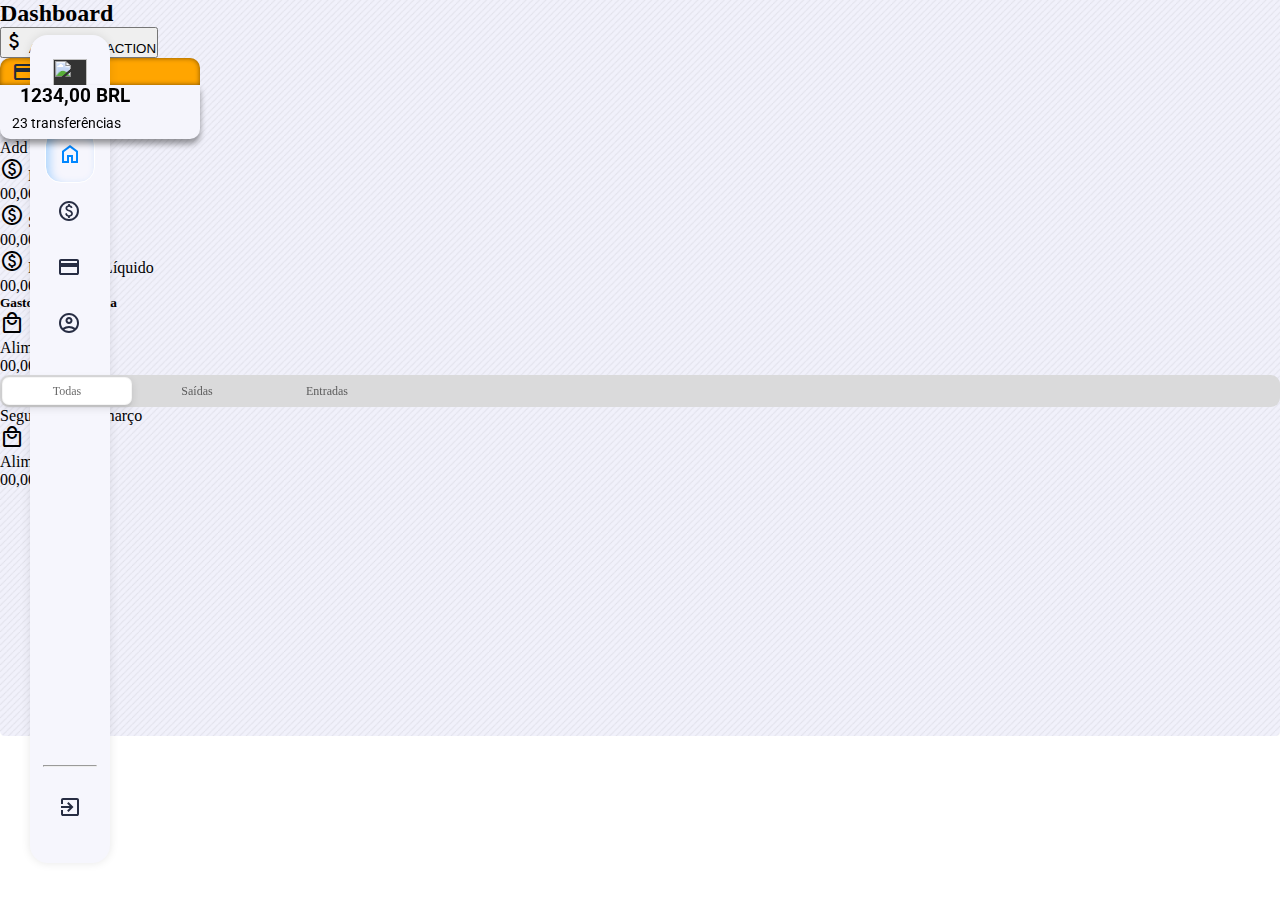
==== index.html @ ae22a965 "Refactor: changes in the HTML  to precisely follow semantic HTML and improve readability" ====
<!DOCTYPE html>
<html lang="en">
<head>
    <meta charset="UTF-8">
    <meta name="viewport" content="width=device-width, initial-scale=1.0">
    
    <!-- LINKS -->
    <link rel="stylesheet" href="./assets/styles/styles.css">
    <link href="https://fonts.googleapis.com/css2?family=Material+Symbols+Outlined" rel="stylesheet" />
    <link rel="preconnect" href="https://fonts.googleapis.com">
    <link rel="preconnect" href="https://fonts.gstatic.com" crossorigin>
    <link href="https://fonts.googleapis.com/css2?family=Afacad:ital,wght@0,400..700;1,400..700&family=Inter:ital,opsz,wght@0,14..32,100..900;1,14..32,100..900&family=Roboto:ital,wght@0,100..900;1,100..900&display=swap" rel="stylesheet">


    <title>Money Aware - Test Place</title>
</head>
<body>


    <nav id="navbar">
        <div id="nav-frame">
            <img src="" alt="" id="nav-logo">
            <ul>
                <li class="nav-selected"><a href="#"><span class="material-symbols-outlined">home</span></a></li>
                <li><a href="#"><span class="material-symbols-outlined">paid</span></a></li>
                <li><a href="#"><span class="material-symbols-outlined">credit_card</span></a></li>
                <li><a href="#"><span class="material-symbols-outlined">account_circle</span></a></li>
            </ul>
        </div>
        
        <div id="nav-fotter">
            <hr>
            <ul>
                <li><a href="#"><span class="material-symbols-outlined">exit_to_app</span></a></li>
            </ul>
        </div>
    </nav>


    <section id="page-content">

        <h2 id="page-title">Dashboard</h2>

        <button id="dash-add-transaction-button" aria-label="Adicionar nova transação">
            <span class="material-symbols-outlined">attach_money</span>
            ADD TRANSACTION
        </button>
        

        <div id="dash-acconts-div">
            
            <!-- EXAMPLE CARD -->
            <div class="card">
                <div class="card-painted-section">
                    <span class="material-symbols-outlined">credit_card</span>
                    <span class="card-bank-name">Itaú</span>
                </div>
                <div class="card-elements">
                    <h3 class="card-balance">1234,00 BRL</h3>
                    <p class="card-transferences">23 transferências</p>
                </div>
            </div>
            <!-- EXAMPLE CARD -->


            <div id="dash-add-new-card">
                <p>Add new card +</p>
            </div>

        </div>

        <div id="dash-incomes-expenses-div">

            <div id="incomes-div">
                <span id="incomes-span">
                    <i><span class="material-symbols-outlined">paid</span></i>
                    <span>Entradas de</span>
                </span>
                <p>00,00</p>
                <div class="incomes-range">
            </div>

            <div id="expenses-div">
                <span id="expenses-span">
                    <i><span class="material-symbols-outlined">paid</span></i>
                    <span>Saídas de</span>
                </span>
                <p>00,00</p>
                <div class="expenses-range">
            </div>

        </div>

        <div id="dash-net-worth-div">
            <span id="net-worth-span">
                <i><span class="material-symbols-outlined">paid</span></i>
                <span>Patrimônio Líquido</span>
            </span>
            <p>00,00</p>
            <div class="net-worth-range">
        </div>

        <div id="dash-graph-div"></div> 

        <div id="dash-category-expenses-div">

            <h5 id="category-expenses-title">Gastos por categoria</h5>

            <ul id="category-frame-list">

                <!-- EXAMPLE CARD -->
                <div id="category-card-1">
                    <div id="category-minibox">
                        <i><span class="material-symbols-outlined">local_mall</span></i>
                    </div>
                    <p>Alimentação</p>
                    <p>00,00</p>
                </div>
                <!-- EXAMPLE CARD -->

            </ul>

        </div>

        <div id="dash-transactions-div">

            <div class="tab-container">
                <input type="radio" name="tab" id="tab1" class="tab tab--1" />
                <label class="tab_label" for="tab1">Todas</label>
                
                <input type="radio" name="tab" id="tab2" class="tab tab--2" />
                <label class="tab_label" for="tab2">Saídas</label>
                
                <input type="radio" name="tab" id="tab3" class="tab tab--3" />
                <label class="tab_label" for="tab3">Entradas</label>
                
                <div class="indicator"></div>
            </div>

            <section id="trasaction-tab">

                <!-- EXAMPLE CARD -->
                <span id="transaction-date">Segunda, 15 de março</span>
                <div class="transaction">
                    <div id="trasaction-id" class="saida">
                        <div id="category-minibox"><i>
                            <span class="material-symbols-outlined">local_mall</span>
                        </i></div>
                        <p>Alimentação</p>
                        <p>00,00</p>
                    </div>
                </div>
                <!-- EXAMPLE CARD -->

            </section>                

        </div>

    </section>

    
    <script src="./assets/scripts/script.js"></script>
</body>
</html>
---- assets/styles/styles.css ----
:root {
    --primary-text-color: #1F2B3A;

    --green: #02972F;

    --title-font: "Inter", sans-serif;
    --roboto-font: "Roboto", sans-serif;
    
}

* {
    box-sizing: border-box;
    padding: 0;
    margin: 0;
}

body {
    background-image:url(/assets/images/background.png) !important;
    background-repeat: no-repeat;
    background-size: cover;
    background-position: center;
    height: 100%;
}

/* Navbar Style */

#navbar {
    position: fixed;
    left: 0;
    top: 0;
    
    width: 80px;
    height: 92%;

    display: flex;
    flex-direction: column;
    align-items: center;
    justify-content: space-between;

    padding: 24px 0;
    margin: 35px 15px 32px 30px;
    
    background-color: #F6F6FD;
    border-radius: 18px;
    box-shadow: 0 0 10px rgba(0, 0, 0, 0.1);
}

#nav-frame {
    display: flex;
    flex-direction: column;
    align-items: center;
}

#nav-frame img  {
    width: 34px;
    height: 34px;
    background-color: #333;
    margin-bottom: 32px;
}

#navbar li {
    display: flex;
    align-items: center;
    text-decoration: none;
    border-radius: 16px;
    
    padding: 12px;
    margin: 4px;
}

#navbar li:hover {
    background-color: #E8E8F0;
    box-shadow: inset 1px 1px 1px rgba(255, 255, 255, 0.5);
    transition: 0.3s;
}

#navbar li span {
    color: #272D43;
}

#navbar #nav-fotter hr {
    margin: 16px 1px;
}

.nav-selected {
    box-shadow: inset 4px 4px 10px #0088ff4b;
    border: 1px solid white;
}

.nav-selected span {
    color: #0087FF !important;
}


/* Page style */

#page {
    display: flex;
    flex-direction: column;
    height: 100%;
    width: 90vw;
    margin-left: 128px;
    margin-top: 64px;
}

#page h2 {
    margin-bottom: 30px;
    color: var(--primary-text-color);
    font-family: var(--title-font);
    font-weight: 600;
    text-align: left;
}

#home-add-transaction {
  border: none;
  display: flex;
  padding: 0.75rem 1.5rem 0.75rem 1rem;
  background-color: var(--green);
  color: #ffffff;
  font-size: 0.75rem;
  line-height: 1rem;
  font-weight: 700;
  text-align: center;
  cursor: pointer;
  text-transform: uppercase;
  vertical-align: middle;
  align-items: center;
  border-radius: 0.5rem;
  user-select: none;
  gap: 0.75rem;
  box-shadow:
    0 4px 6px -1px #488aec31,
    0 2px 4px -1px #488aec17;
  transition: all 0.6s ease;
}

#home-add-transaction:hover {
  box-shadow:
    0 10px 15px -3px #48ec6e4f,
    0 4px 6px -2px #488aec17;
}

#home-add-transaction:focus,
#home-add-transaction:active {
  opacity: 0.85;
  box-shadow: none;
}

#home-add-transaction span {
  font-size: 1.4rem;
}

#home-cards {
  display: flex;
  width: 100%;
  height: auto;
  margin: 20px auto 28px auto;
  gap:14px;
}

#add-new-card {
  display: flex;
  align-items: center;
  justify-content: center;
  width: 200px;
  height: 130px;
  border: 4px dotted rgb(91, 91, 91);
  border-radius: 16px;
}

#add-new-card p {
  color: rgb(91, 91, 91);
  font-family: var(--roboto-font);
  font-weight: 400;
}

#add-new-card:hover {
  cursor: pointer;
  border: 4px dotted black;
}

#add-new-card:hover p {
  color: black;
}


.card {
  display: flex;
  flex-direction: column;
  width: 200px;
  border-radius: 10px;
  
}


.card-painted-section {
  padding-left: 12px;
  z-index: -1;
  display: flex;
  flex-direction: row;
  height: 50%;
  
  align-items: center;
  gap: 8px;
  
  background-color: orange;
  border-radius: 10px 10px 0px 0px;
  box-shadow: inset 0px 0px 5px rgba(0, 0, 0, 0.5);
}

.card-elements {
  z-index: 1;
  display: flex;
  flex-direction: column;
  
  height: 100%;
  padding-left: 12px;
  
  align-items: left;
  gap: 8px;
  
  border-radius: 0 0 10px 10px;
  background-color: #F5F5FC;
  box-shadow: 0px 5px 6px rgba(0, 0, 0, 0.4);
}

.card-painted-section span {
  color: #1F2B3A;
  font-size: 24px;
}

.card-elements h3 {
  margin-top: auto !important;
  margin-left: 8px;
  font-family: var(--roboto-font);
}

.card-elements p {
  font-size: 14px;
  margin-bottom: 8px;
  font-family: var(--roboto-font);
}


/*  Menu bar style  */
.component-title {
    width: 100%;
    position: absolute;
    z-index: 999;
    top: 30px;
    left: 0;
    padding: 0;
    margin: 0;
    font-size: 1rem;
    font-weight: 700;
    color: #888;
    text-align: center;
  }
  
  .tab-container {
    position: relative;
  
    display: flex;
    flex-direction: row;
    align-items: flex-start;
  
    padding: 2px;
  
    background-color: #dadadb;
    border-radius: 9px;
  }
  
  .indicator {
    content: "";
    width: 130px;
    height: 28px;
    background: #ffffff;
    position: absolute;
    top: 2px;
    left: 2px;
    z-index: 9;
    border: 0.5px solid rgba(0, 0, 0, 0.04);
    box-shadow: 0px 3px 8px rgba(0, 0, 0, 0.12), 0px 3px 1px rgba(0, 0, 0, 0.04);
    border-radius: 7px;
    transition: all 0.2s ease-out;
  }
  
  .tab {
    width: 130px;
    height: 28px;
    position: absolute;
    z-index: 99;
    outline: none;
    opacity: 0;
  }
  
  .tab_label {
    width: 130px;
    height: 28px;
  
    position: relative;
    z-index: 999;
  
    display: flex;
    align-items: center;
    justify-content: center;
  
    border: 0;
  
    font-size: 0.75rem;
    opacity: 0.6;
  
    cursor: pointer;
  }
  
  .tab--1:checked ~ .indicator {
    left: 2px;
  }
  
  .tab--2:checked ~ .indicator {
    left: calc(130px + 2px);
  }
  
  .tab--3:checked ~ .indicator {
    left: calc(130px * 2 + 2px);
  }
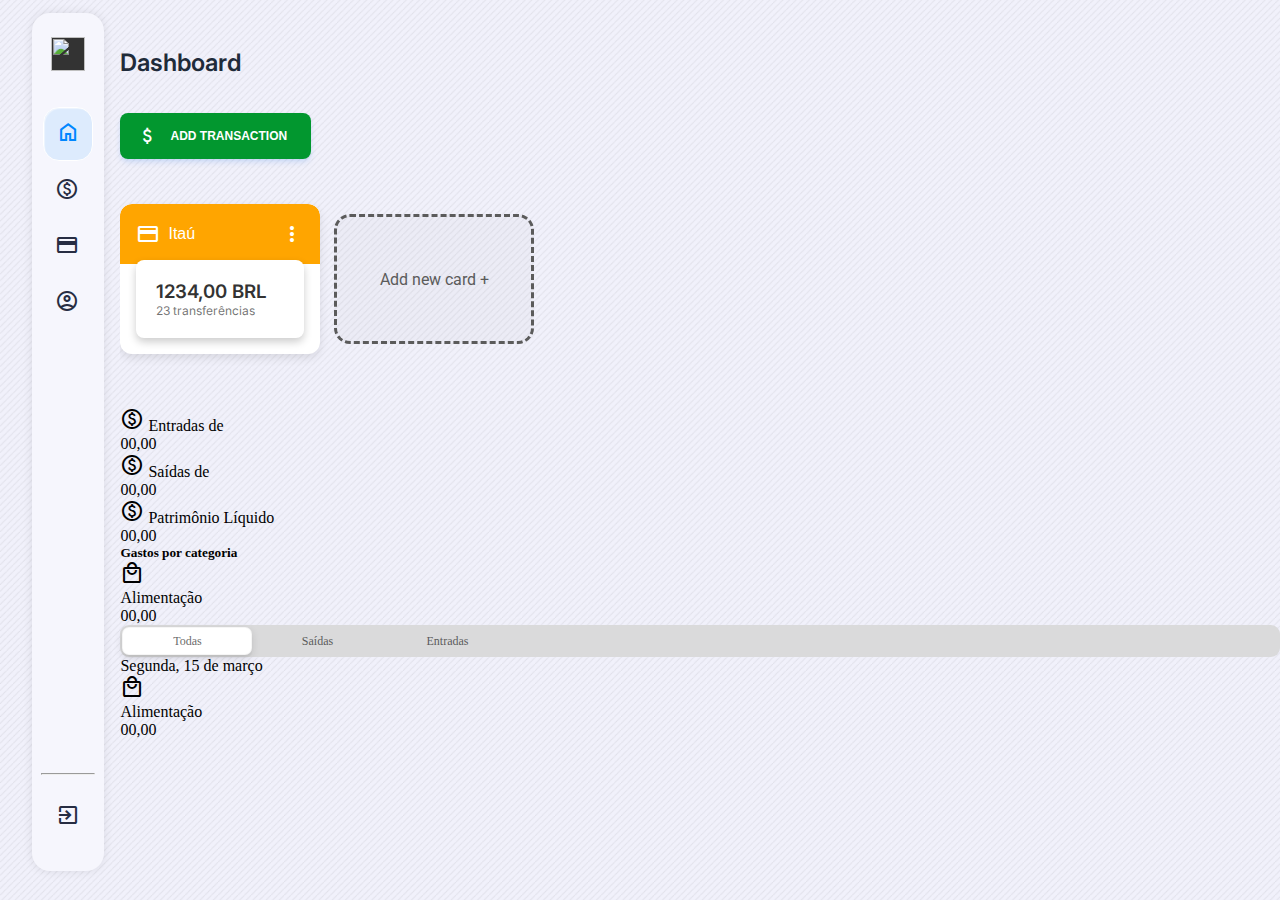
==== commit c49daf7c: "refactor: changes in class name of the .card child elements" ====
--- a/index.html
+++ b/index.html
@@ -53,7 +53,10 @@
             <div class="card">
                 <div class="card-painted-section">
                     <span class="material-symbols-outlined">credit_card</span>
-                    <span class="card-bank-name">Itaú</span>
+                    <span class="card-name">Itaú</span>
+                    <button class="menu-button">
+                        <span class="material-symbols-outlined">more_vert</span>
+                    </button>
                 </div>
                 <div class="card-elements">
                     <h3 class="card-balance">1234,00 BRL</h3>
--- a/assets/styles/styles.css
+++ b/assets/styles/styles.css
@@ -1,117 +1,128 @@
 :root {
-    --primary-text-color: #1F2B3A;
-
-    --green: #02972F;
-
-    --title-font: "Inter", sans-serif;
-    --roboto-font: "Roboto", sans-serif;
-    
-}
-
-* {
-    box-sizing: border-box;
-    padding: 0;
-    margin: 0;
+  --primary-text-color: #1F2B3A;
+
+  --green: #02972F;
+
+  --title-font: "Inter", sans-serif;
+  --roboto-font: "Roboto", sans-serif;
+  
+}
+
+*,
+*::before,
+*::after{
+  box-sizing: border-box;
+  padding: 0;
+  margin: 0;
 }
 
 body {
-    background-image:url(/assets/images/background.png) !important;
-    background-repeat: no-repeat;
-    background-size: cover;
-    background-position: center;
-    height: 100%;
+  display: flex;
+  flex-direction: row;
+
+  background-image:url(/assets/images/background.png) !important;
+  background-repeat: no-repeat;
+  background-size: cover;
+  background-position: center;
 }
 
 /* Navbar Style */
 
 #navbar {
-    position: fixed;
-    left: 0;
-    top: 0;
-    
-    width: 80px;
-    height: 92%;
-
-    display: flex;
-    flex-direction: column;
-    align-items: center;
-    justify-content: space-between;
-
-    padding: 24px 0;
-    margin: 35px 15px 32px 30px;
-    
-    background-color: #F6F6FD;
-    border-radius: 18px;
-    box-shadow: 0 0 10px rgba(0, 0, 0, 0.1);
+  width: 80px;
+  max-height: 1080px;
+  height: 90vh;
+  
+  display: flex;
+  flex-direction: column;
+  box-sizing: content-box;
+  
+  align-items: center;
+  justify-content: space-between;
+
+  padding: 24px 0;
+  margin: 1% 16px 1% 32px;
+  
+  background-color: #F6F6FD;
+  
+  border-radius: 18px;
+  box-shadow: 0 0 10px rgba(0, 0, 0, 0.1);
 }
 
 #nav-frame {
-    display: flex;
-    flex-direction: column;
-    align-items: center;
+  display: flex;
+  flex-direction: column;
+  align-items: center;
 }
 
 #nav-frame img  {
-    width: 34px;
-    height: 34px;
-    background-color: #333;
-    margin-bottom: 32px;
+  width: 34px;
+  height: 34px;
+  background-color: #333;
+  margin-bottom: 32px;
 }
 
 #navbar li {
-    display: flex;
-    align-items: center;
-    text-decoration: none;
-    border-radius: 16px;
-    
-    padding: 12px;
-    margin: 4px;
+  display: flex;
+  align-items: center;
+  text-decoration: none;
+  border-radius: 16px;
+  
+  padding: 12px;
+  margin: 4px;
 }
 
 #navbar li:hover {
-    background-color: #E8E8F0;
-    box-shadow: inset 1px 1px 1px rgba(255, 255, 255, 0.5);
-    transition: 0.3s;
+  background-color: #E8E8F0;
+  box-shadow: inset -1px 1px 1px rgba(255, 255, 255, 0.8);
+  transition: 0.3s;
 }
 
 #navbar li span {
-    color: #272D43;
+  color: #272D43;
+}
+
+#navbar li:hover span {
+  color: #0087FF;
+  transition: 0.3s;
 }
 
 #navbar #nav-fotter hr {
-    margin: 16px 1px;
+  margin: 16px 1px;
 }
 
 .nav-selected {
-    box-shadow: inset 4px 4px 10px #0088ff4b;
-    border: 1px solid white;
+  box-shadow: inset 4px 4px 10px #0088ff4b;
+  box-shadow: inset 1px 1px 1px rgba(255, 255, 255, 0.5);
+  border: 1px solid white;
+  background-color: hsla(208, 100%, 50%, 0.1);
 }
 
 .nav-selected span {
-    color: #0087FF !important;
+  color: #0087FF !important;
 }
 
 
 /* Page style */
 
-#page {
-    display: flex;
-    flex-direction: column;
-    height: 100%;
-    width: 90vw;
-    margin-left: 128px;
-    margin-top: 64px;
-}
-
-#page h2 {
-    margin-bottom: 30px;
-    color: var(--primary-text-color);
-    font-family: var(--title-font);
-    font-weight: 600;
-    text-align: left;
-}
-
-#home-add-transaction {
+#page-content {
+  display: flex;
+  flex-direction: column;
+  width: 100%;
+  height: 100%;
+  margin-top: 48px;
+}
+
+#page-title {
+  margin-bottom: 36px;
+  color: var(--primary-text-color);
+  font-family: var(--title-font);
+  font-weight: 600;
+  text-align: left;
+}
+
+#dash-add-transaction-button {
+  max-width: fit-content;
   border: none;
   display: flex;
   padding: 0.75rem 1.5rem 0.75rem 1rem;
@@ -134,193 +145,249 @@
   transition: all 0.6s ease;
 }
 
-#home-add-transaction:hover {
+#dash-add-transaction-button:hover {
   box-shadow:
-    0 10px 15px -3px #48ec6e4f,
-    0 4px 6px -2px #488aec17;
-}
-
-#home-add-transaction:focus,
-#home-add-transaction:active {
+  0 10px 15px -3px #48ec6e4f,
+  0 4px 6px -2px #488aec17;
+}
+
+#dash-add-transaction-button:focus,
+#dash-add-transaction-button:active {
   opacity: 0.85;
   box-shadow: none;
 }
 
-#home-add-transaction span {
+#dash-add-transaction-button span {
   font-size: 1.4rem;
 }
 
-#home-cards {
+#dash-acconts-div {
   display: flex;
   width: 100%;
+  flex-wrap: nowrap;
   height: auto;
-  margin: 20px auto 28px auto;
+  align-items: center;
+  margin: 20px auto 28px 0;
   gap:14px;
-}
-
-#add-new-card {
+
+  max-width: 90vw;
+  height: 200px; /* Defina um tamanho fixo adequado */
+  overflow-x: auto; /* Scroll horizontal quando necessário */
+  white-space: nowrap;
+  scrollbar-width: thin;
+  scrollbar-color: #bbb transparent;
+}
+
+#cards-container::-webkit-scrollbar {
+  height: 8px; /* Altura do scrollbar */
+}
+
+#cards-container::-webkit-scrollbar-thumb {
+  background: #aaa;
+  border-radius: 10px;
+}
+
+#cards-container::-webkit-scrollbar-track {
+  background: transparent;
+}
+
+#dash-add-new-card {
   display: flex;
   align-items: center;
   justify-content: center;
   width: 200px;
+  min-width: 200px;
   height: 130px;
-  border: 4px dotted rgb(91, 91, 91);
+  border: 3px dashed rgb(91, 91, 91);
   border-radius: 16px;
-}
-
-#add-new-card p {
+  transition: all 0.3s ease-in-out;
+  background-color: rgba(0, 0, 0, 0.02);
+}
+
+#dash-add-new-card p {
   color: rgb(91, 91, 91);
   font-family: var(--roboto-font);
   font-weight: 400;
-}
-
-#add-new-card:hover {
+  transition: color 0.3s ease-in-out;
+}
+
+#dash-add-new-card:hover {
   cursor: pointer;
-  border: 4px dotted black;
-}
-
-#add-new-card:hover p {
+  border-color: black;
+  background-color: rgba(0, 0, 0, 0.05);
+  box-shadow: 0 4px 10px rgba(0, 0, 0, 0.1);
+}
+
+#dash-add-new-card:hover p {
   color: black;
 }
 
 
+
+ /* Card Style */
+ 
 .card {
-  display: flex;
-  flex-direction: column;
+  position: relative;
   width: 200px;
-  border-radius: 10px;
-  
-}
-
+  min-width: 200px;
+  padding: 16px;
+  border-radius: 12px;
+  background: white;
+  box-shadow: 0px 4px 10px rgba(0, 0, 0, 0.1);
+  overflow: hidden;
+}
 
 .card-painted-section {
-  padding-left: 12px;
-  z-index: -1;
-  display: flex;
-  flex-direction: row;
-  height: 50%;
-  
-  align-items: center;
-  gap: 8px;
-  
-  background-color: orange;
-  border-radius: 10px 10px 0px 0px;
-  box-shadow: inset 0px 0px 5px rgba(0, 0, 0, 0.5);
+  position: absolute;
+  top: 0;
+  left: 0;
+  width: 100%;
+  height: 60px;
+  border-radius: 12px 12px 0 0;
+  display: flex;
+  align-items: center;
+  padding: 10px 16px;
+  z-index: 0;
+
+  background-color: orange; /* EXAMPLE, REMOVE LATER*/
+}
+
+.card-painted-section span {
+  color: white;
+  display: flex;
+  align-items: center;
+}
+
+.card-name {
+  font-family: 'Poppins', sans-serif;
+  font-size: 16px;
+  font-weight: 500;
+  color: white;
+  margin-left: 8px;
+}
+
+.card-painted-section .menu-button {
+  margin-left: auto; /* Empurra o botão para a direita */
+  background: none;
+  border: none;
+  color: white;
+  cursor: pointer;
+  font-size: 24px;
+  display: flex;
+  align-items: center;
+}
+
+.card-painted-section .menu-button:hover {
+  opacity: 0.8;
 }
 
 .card-elements {
-  z-index: 1;
-  display: flex;
-  flex-direction: column;
-  
-  height: 100%;
-  padding-left: 12px;
-  
-  align-items: left;
-  gap: 8px;
-  
-  border-radius: 0 0 10px 10px;
-  background-color: #F5F5FC;
-  box-shadow: 0px 5px 6px rgba(0, 0, 0, 0.4);
-}
-
-.card-painted-section span {
-  color: #1F2B3A;
-  font-size: 24px;
-}
-
-.card-elements h3 {
-  margin-top: auto !important;
-  margin-left: 8px;
-  font-family: var(--roboto-font);
-}
-
-.card-elements p {
-  font-size: 14px;
-  margin-bottom: 8px;
-  font-family: var(--roboto-font);
-}
+  position: relative;
+  background: white;
+  padding: 20px;
+  border-radius: 8px;
+  box-shadow: 0px 4px 8px rgba(0, 0, 0, 0.2);
+  z-index: 1; 
+  margin-top: 40px;
+}
+
+.card-balance {
+  font-family: 'Inter', sans-serif;
+  font-weight: 600;
+  color: #333;
+}
+
+.card-transferences {
+  font-family: 'Inter', sans-serif;
+  font-size: 12px;
+  color: #333333af;
+}
+
+
+
+
+
 
 
 /*  Menu bar style  */
 .component-title {
-    width: 100%;
-    position: absolute;
-    z-index: 999;
-    top: 30px;
-    left: 0;
-    padding: 0;
-    margin: 0;
-    font-size: 1rem;
-    font-weight: 700;
-    color: #888;
-    text-align: center;
+  width: 100%;
+  position: absolute;
+  z-index: 999;
+  top: 30px;
+  left: 0;
+  padding: 0;
+  margin: 0;
+  font-size: 1rem;
+  font-weight: 700;
+  color: #888;
+  text-align: center;
   }
   
-  .tab-container {
-    position: relative;
-  
-    display: flex;
-    flex-direction: row;
-    align-items: flex-start;
-  
-    padding: 2px;
-  
-    background-color: #dadadb;
-    border-radius: 9px;
-  }
-  
-  .indicator {
-    content: "";
-    width: 130px;
-    height: 28px;
-    background: #ffffff;
-    position: absolute;
-    top: 2px;
-    left: 2px;
-    z-index: 9;
-    border: 0.5px solid rgba(0, 0, 0, 0.04);
-    box-shadow: 0px 3px 8px rgba(0, 0, 0, 0.12), 0px 3px 1px rgba(0, 0, 0, 0.04);
-    border-radius: 7px;
-    transition: all 0.2s ease-out;
-  }
-  
-  .tab {
-    width: 130px;
-    height: 28px;
-    position: absolute;
-    z-index: 99;
-    outline: none;
-    opacity: 0;
-  }
-  
-  .tab_label {
-    width: 130px;
-    height: 28px;
-  
-    position: relative;
-    z-index: 999;
-  
-    display: flex;
-    align-items: center;
-    justify-content: center;
-  
-    border: 0;
-  
-    font-size: 0.75rem;
-    opacity: 0.6;
-  
-    cursor: pointer;
-  }
-  
-  .tab--1:checked ~ .indicator {
-    left: 2px;
-  }
-  
-  .tab--2:checked ~ .indicator {
-    left: calc(130px + 2px);
-  }
-  
-  .tab--3:checked ~ .indicator {
-    left: calc(130px * 2 + 2px);
-  }+.tab-container {
+  position: relative;
+
+  display: flex;
+  flex-direction: row;
+  align-items: flex-start;
+
+  padding: 2px;
+
+  background-color: #dadadb;
+  border-radius: 9px;
+}
+
+.indicator {
+  content: "";
+  width: 130px;
+  height: 28px;
+  background: #ffffff;
+  position: absolute;
+  top: 2px;
+  left: 2px;
+  z-index: 9;
+  border: 0.5px solid rgba(0, 0, 0, 0.04);
+  box-shadow: 0px 3px 8px rgba(0, 0, 0, 0.12), 0px 3px 1px rgba(0, 0, 0, 0.04);
+  border-radius: 7px;
+  transition: all 0.2s ease-out;
+}
+
+.tab {
+  width: 130px;
+  height: 28px;
+  position: absolute;
+  z-index: 99;
+  outline: none;
+  opacity: 0;
+}
+
+.tab_label {
+  width: 130px;
+  height: 28px;
+
+  position: relative;
+  z-index: 999;
+
+  display: flex;
+  align-items: center;
+  justify-content: center;
+
+  border: 0;
+
+  font-size: 0.75rem;
+  opacity: 0.6;
+
+  cursor: pointer;
+}
+
+.tab--1:checked ~ .indicator {
+  left: 2px;
+}
+
+.tab--2:checked ~ .indicator {
+  left: calc(130px + 2px);
+}
+
+.tab--3:checked ~ .indicator {
+  left: calc(130px * 2 + 2px);
+}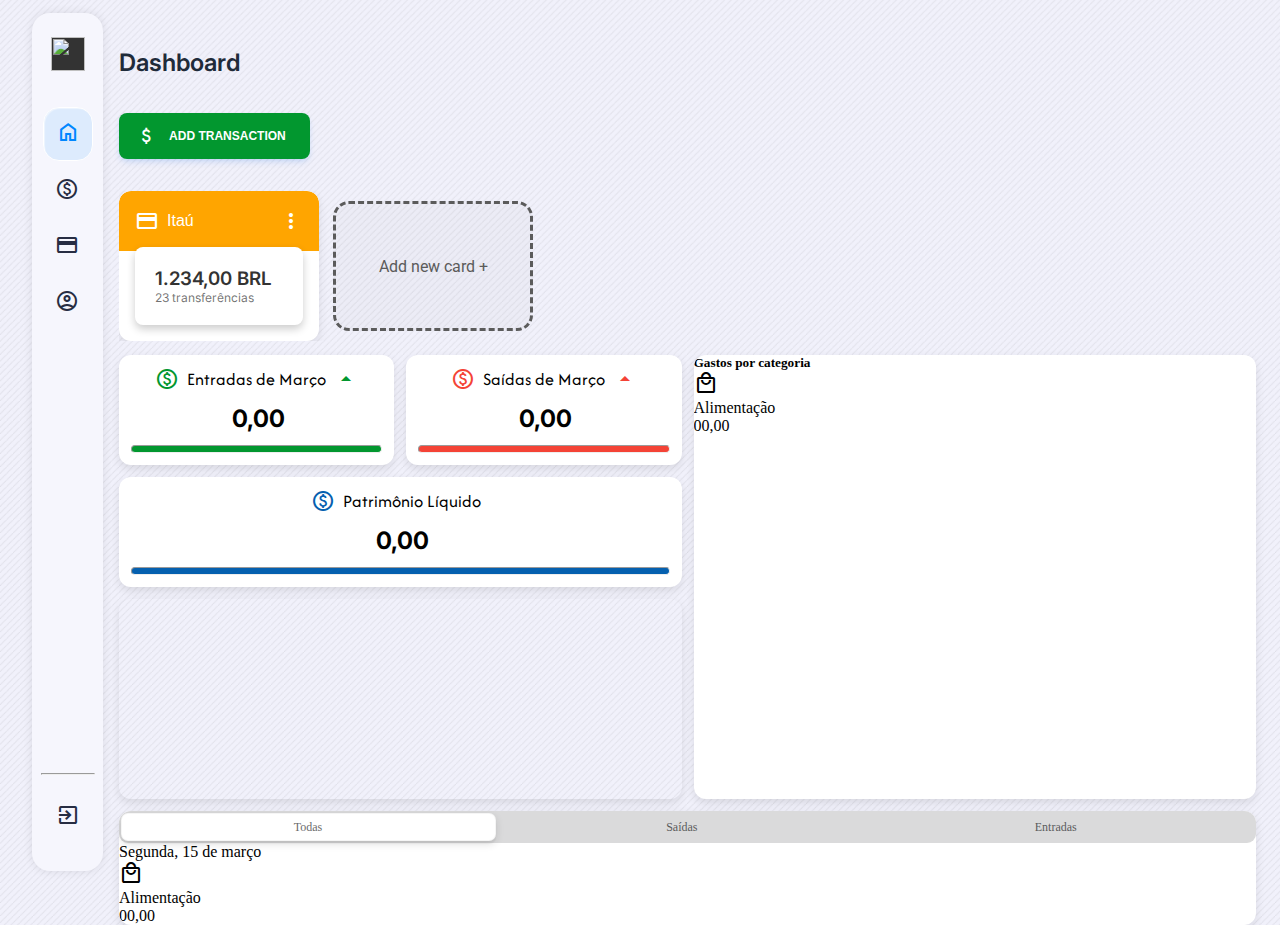
==== commit ebfaade1: "refactor: Refactored the structure of the incomes, expenses and net-worth ids and classes" ====
--- a/index.html
+++ b/index.html
@@ -59,7 +59,7 @@
                     </button>
                 </div>
                 <div class="card-elements">
-                    <h3 class="card-balance">1234,00 BRL</h3>
+                    <h3 class="card-balance">1.234,00 BRL</h3>
                     <p class="card-transferences">23 transferências</p>
                 </div>
             </div>
@@ -72,96 +72,106 @@
 
         </div>
 
-        <div id="dash-incomes-expenses-div">
+        <div id="dash-main-container">
+            
+            <div id="dash-left-container" class="grid">
+                <div id="dash-incomes-expenses-div">
+                
+                    <div id="dash-incomes-div" class="balance-div">
+                        <span id="incomes-span">
+                            <i class="incomes"><span class="material-symbols-outlined">paid</span></i>
+                            <label>Entradas de Março</label>
+                            <i class="incomes"><span class="material-symbols-outlined">arrow_drop_up</span></i>
+                        </span>
+                        <p class="incomes-data">0,00</p>
+                        <hr class="incomes-range">
+                    </div>
+                
+                    <div id="dash-expenses-div" class="balance-div">
+                        <span id="expenses-span">
+                            <i class="expenses"><span class="material-symbols-outlined">paid</span></i>
+                            <label>Saídas de Março</label>
+                            <i class="expenses"><span class="material-symbols-outlined">arrow_drop_up</span></i>
+                        </span>
+                        <p class="expenses-data">0,00</p>
+                        <hr class="expenses-range">
+                    </div>
+                    
+                </div>
 
-            <div id="incomes-div">
-                <span id="incomes-span">
-                    <i><span class="material-symbols-outlined">paid</span></i>
-                    <span>Entradas de</span>
-                </span>
-                <p>00,00</p>
-                <div class="incomes-range">
+                <div id="dash-net-worth-div" class="balance-div">
+                    <span id="net-worth-span">
+                        <i class="net-worth"><span class="material-symbols-outlined">paid</span></i>
+                        <label>Patrimônio Líquido</label>
+                    </span>
+                    <p class="net-worth-data">0,00</p>
+                    <hr class="net-worth-range">
+                </div>
+                
+                
+                <div id="dash-graph-div"></div> 
             </div>
 
-            <div id="expenses-div">
-                <span id="expenses-span">
-                    <i><span class="material-symbols-outlined">paid</span></i>
-                    <span>Saídas de</span>
-                </span>
-                <p>00,00</p>
-                <div class="expenses-range">
-            </div>
-
-        </div>
-
-        <div id="dash-net-worth-div">
-            <span id="net-worth-span">
-                <i><span class="material-symbols-outlined">paid</span></i>
-                <span>Patrimônio Líquido</span>
-            </span>
-            <p>00,00</p>
-            <div class="net-worth-range">
-        </div>
-
-        <div id="dash-graph-div"></div> 
-
-        <div id="dash-category-expenses-div">
-
-            <h5 id="category-expenses-title">Gastos por categoria</h5>
-
-            <ul id="category-frame-list">
-
-                <!-- EXAMPLE CARD -->
-                <div id="category-card-1">
-                    <div id="category-minibox">
-                        <i><span class="material-symbols-outlined">local_mall</span></i>
-                    </div>
-                    <p>Alimentação</p>
-                    <p>00,00</p>
-                </div>
-                <!-- EXAMPLE CARD -->
-
-            </ul>
-
-        </div>
-
-        <div id="dash-transactions-div">
-
-            <div class="tab-container">
-                <input type="radio" name="tab" id="tab1" class="tab tab--1" />
-                <label class="tab_label" for="tab1">Todas</label>
+                    
+            <div id="dash-category-expenses-div" class="grid">
                 
-                <input type="radio" name="tab" id="tab2" class="tab tab--2" />
-                <label class="tab_label" for="tab2">Saídas</label>
+                <h5 id="category-expenses-title">Gastos por categoria</h5>
                 
-                <input type="radio" name="tab" id="tab3" class="tab tab--3" />
-                <label class="tab_label" for="tab3">Entradas</label>
-                
-                <div class="indicator"></div>
-            </div>
-
-            <section id="trasaction-tab">
-
-                <!-- EXAMPLE CARD -->
-                <span id="transaction-date">Segunda, 15 de março</span>
-                <div class="transaction">
-                    <div id="trasaction-id" class="saida">
-                        <div id="category-minibox"><i>
-                            <span class="material-symbols-outlined">local_mall</span>
-                        </i></div>
+                <ul id="category-frame-list">
+                    
+                    <!-- EXAMPLE CARD -->
+                    <div id="category-card-1">
+                        <div id="category-minibox">
+                            <i><span class="material-symbols-outlined">local_mall</span></i>
+                        </div>
                         <p>Alimentação</p>
                         <p>00,00</p>
                     </div>
+                    <!-- EXAMPLE CARD -->
+                    
+                </ul>
+                
+            </div>    
+            
+            
+            <div id="dash-transactions-div" class="grid">
+                
+                <div class="tab-container">
+                    <input type="radio" name="tab" id="tab1" class="tab tab--1" />
+                    <label class="tab_label" for="tab1">Todas</label>
+                    
+                    <input type="radio" name="tab" id="tab2" class="tab tab--2" />
+                    <label class="tab_label" for="tab2">Saídas</label>
+                    
+                    <input type="radio" name="tab" id="tab3" class="tab tab--3" />
+                    <label class="tab_label" for="tab3">Entradas</label>
+                    
+                    <div class="indicator"></div>
                 </div>
-                <!-- EXAMPLE CARD -->
-
-            </section>                
-
+                
+                <section id="trasaction-tab">
+                    
+                    <!-- EXAMPLE CARD -->
+                    <span id="transaction-date">Segunda, 15 de março</span>
+                    <div class="transaction">
+                        <div id="trasaction-id" class="saida">
+                            <div id="category-minibox"><i>
+                                <span class="material-symbols-outlined">local_mall</span>
+                            </i></div>
+                            <p>Alimentação</p>
+                            <p>00,00</p>
+                        </div>
+                    </div>
+                    <!-- EXAMPLE CARD -->
+                    
+                </section>             
+                
+            </div>
+            
         </div>
-
     </section>
-
-    
+        
+        
     <script src="./assets/scripts/script.js"></script>
 </body>
 </html>--- a/assets/styles/styles.css
+++ b/assets/styles/styles.css
@@ -1,7 +1,11 @@
 :root {
   --primary-text-color: #1F2B3A;
 
+
+  --white-element-background: #F6F6FD;
   --green: #02972F;
+  --red: #F44336;
+  --blue: #0560af;
 
   --title-font: "Inter", sans-serif;
   --roboto-font: "Roboto", sans-serif;
@@ -20,11 +24,12 @@
   display: flex;
   flex-direction: row;
 
-  background-image:url(/assets/images/background.png) !important;
+  background-image:url(/assets/images/background.png) ;
   background-repeat: no-repeat;
   background-size: cover;
   background-position: center;
 }
+
 
 /* Navbar Style */
 
@@ -43,7 +48,7 @@
   padding: 24px 0;
   margin: 1% 16px 1% 32px;
   
-  background-color: #F6F6FD;
+  background-color: var(--white-element-background);
   
   border-radius: 18px;
   box-shadow: 0 0 10px rgba(0, 0, 0, 0.1);
@@ -111,6 +116,7 @@
   width: 100%;
   height: 100%;
   margin-top: 48px;
+  margin-right: 24px;
 }
 
 #page-title {
@@ -122,22 +128,29 @@
 }
 
 #dash-add-transaction-button {
+  display: flex;
   max-width: fit-content;
+  
+  margin-bottom: 32px;
+  
+  padding: 0.75rem 1.5rem 0.75rem 1rem;
+
   border: none;
-  display: flex;
-  padding: 0.75rem 1.5rem 0.75rem 1rem;
+  border-radius: 0.5rem;
   background-color: var(--green);
+  
   color: #ffffff;
   font-size: 0.75rem;
   line-height: 1rem;
   font-weight: 700;
   text-align: center;
+  text-transform: uppercase;
+  
   cursor: pointer;
-  text-transform: uppercase;
+  user-select: none;
   vertical-align: middle;
   align-items: center;
-  border-radius: 0.5rem;
-  user-select: none;
+  
   gap: 0.75rem;
   box-shadow:
     0 4px 6px -1px #488aec31,
@@ -161,25 +174,27 @@
   font-size: 1.4rem;
 }
 
+
+/* Dashboard Accounts */
 #dash-acconts-div {
   display: flex;
   width: 100%;
   flex-wrap: nowrap;
   height: auto;
   align-items: center;
-  margin: 20px auto 28px 0;
+  margin: 0 0 14px 0;
   gap:14px;
 
   max-width: 90vw;
-  height: 200px; /* Defina um tamanho fixo adequado */
-  overflow-x: auto; /* Scroll horizontal quando necessário */
+  height: auto;
+  overflow-x: auto;
   white-space: nowrap;
   scrollbar-width: thin;
   scrollbar-color: #bbb transparent;
 }
 
 #cards-container::-webkit-scrollbar {
-  height: 8px; /* Altura do scrollbar */
+  height: 8px;
 }
 
 #cards-container::-webkit-scrollbar-thumb {
@@ -224,7 +239,7 @@
 
 
 
- /* Card Style */
+/* Card Style */
  
 .card {
   position: relative;
@@ -301,6 +316,141 @@
   font-family: 'Inter', sans-serif;
   font-size: 12px;
   color: #333333af;
+}
+
+
+
+/* BOTTOM ITENS */
+
+#dash-main-container {
+  display: flex;
+  flex-wrap: wrap;
+  flex-direction: row;
+  gap: 12px;
+}
+
+#dash-left-container {
+  display: flex;
+  flex-direction: column;
+  flex-wrap: wrap;
+  gap: 12px;
+  min-width: 390px;
+}
+
+.grid {
+  flex: 1 1 30%;
+}
+
+#dash-incomes-expenses-div{
+  display: flex;
+  flex-direction: row;
+  gap: 12px;
+  margin: 0;
+}
+
+.balance-div {
+  display: flex;
+  flex-direction: column;
+  align-items: center;
+  
+  width: fit-content;
+  width: 100%;
+  padding: 12px;
+  
+  background-color: white;
+  border-radius: 12px;
+  box-shadow: 0px 4px 10px rgba(0, 0, 0, 0.1);
+}
+
+.balance-div > span {
+  font-family: 'Afacad', sans-serif;
+  display: flex;
+  flex-direction: row;
+  justify-content: start;
+  width: max-content;
+
+}
+
+.balance-div > span label {
+  padding: auto;
+  font-size: 18px;
+  white-space: nowrap;
+  margin: 0 8px;
+}
+
+.balance-div > p {
+  font-family: 'inter', sans-serif;
+  font-size: 24px;
+  font-weight: bold;
+  margin: 8px 0 12px 4px;
+}
+
+.balance-div .net-worth {
+  color: var(--blue);
+}
+
+.balance-div .incomes {
+  color:var(--green);
+}
+
+.balance-div .expenses {
+  color: var(--red);
+}
+
+.incomes-range {
+  background-color: var(--green);
+}
+
+.expenses-range {
+  background-color: var(--red);
+}
+
+.net-worth-range {
+  background-color: var(--blue);
+}
+
+.balance-div hr {
+  height: 8px;
+  border-radius: 8px;
+  width: 100%;
+}
+
+
+
+#dash-graph-div{
+  background-image: url(/assets/images/placeholder.png);
+  background-size: cover;
+  background-position: center;
+  background-repeat: no-repeat;
+  width: 100%;
+  height: 200px;
+
+  border-radius: 12px;
+  box-shadow: 0px 4px 10px rgba(0, 0, 0, 0.1);
+  overflow: hidden; 
+}
+
+
+
+
+#dash-category-expenses-div {
+  min-width: 400px;
+  background-color: white;
+  width: calc(100% - 440px - 820px);
+
+
+  border-radius: 12px;
+  box-shadow: 0px 4px 10px rgba(0, 0, 0, 0.1);
+  overflow: hidden; 
+}
+
+#dash-transactions-div {
+  width: auto;
+  min-width: 412px;
+  border-radius: 12px;
+  box-shadow: 0px 4px 10px rgba(0, 0, 0, 0.1);
+  overflow: hidden; 
+  background: white;
 }
 
 
@@ -339,7 +489,7 @@
 
 .indicator {
   content: "";
-  width: 130px;
+  width: 33%;
   height: 28px;
   background: #ffffff;
   position: absolute;
@@ -353,7 +503,7 @@
 }
 
 .tab {
-  width: 130px;
+  width: 33%;
   height: 28px;
   position: absolute;
   z-index: 99;
@@ -362,7 +512,7 @@
 }
 
 .tab_label {
-  width: 130px;
+  width: 33%  ;
   height: 28px;
 
   position: relative;
@@ -385,9 +535,9 @@
 }
 
 .tab--2:checked ~ .indicator {
-  left: calc(130px + 2px);
+  left: calc(33% + 2px);
 }
 
 .tab--3:checked ~ .indicator {
-  left: calc(130px * 2 + 2px);
+  left: calc(33% * 2 + 2px);
 }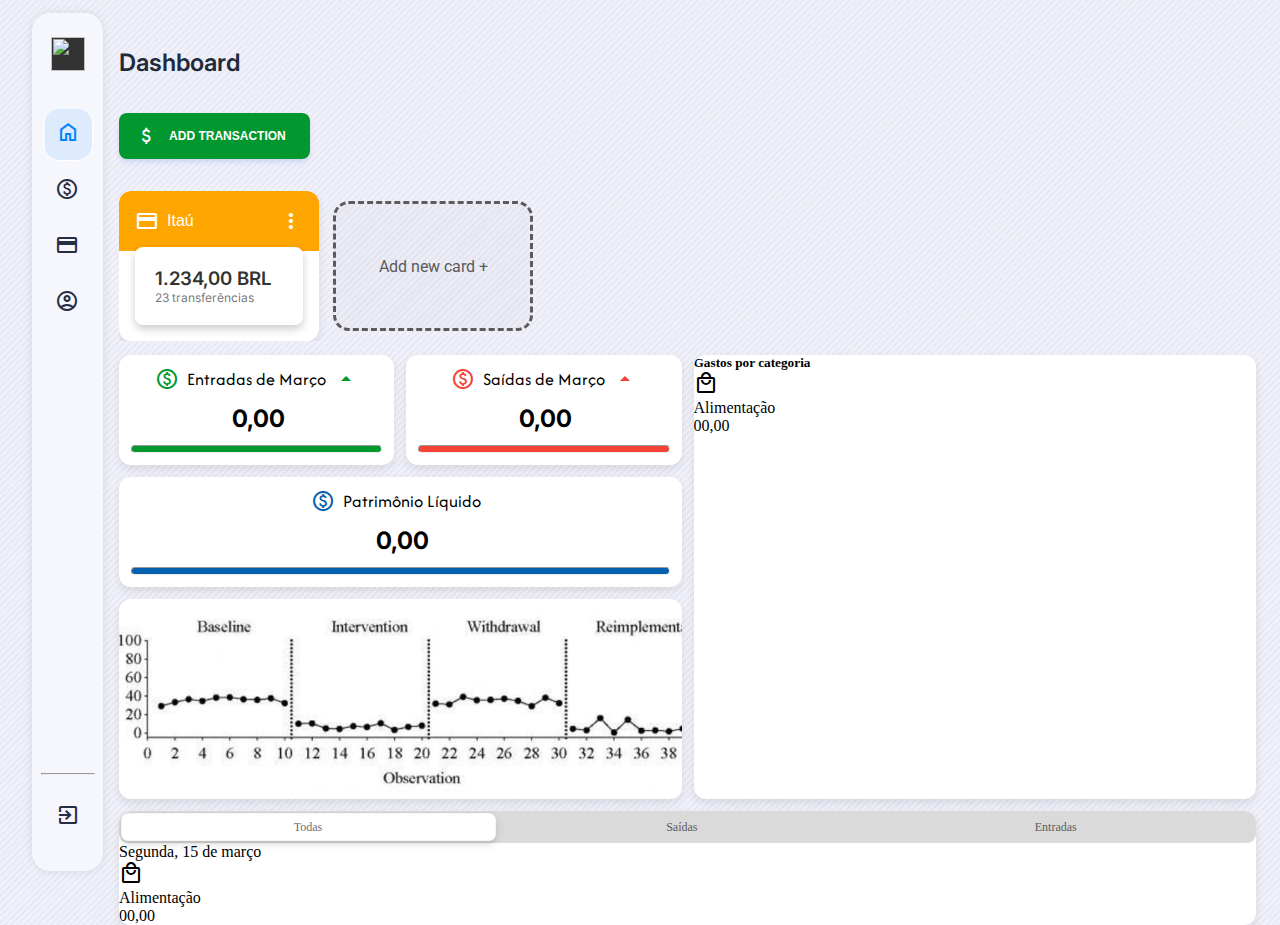
==== commit 0a5d7aa2: "fix: Added the <base> to the HTML" ====
--- a/index.html
+++ b/index.html
@@ -11,6 +11,7 @@
     <link rel="preconnect" href="https://fonts.gstatic.com" crossorigin>
     <link href="https://fonts.googleapis.com/css2?family=Afacad:ital,wght@0,400..700;1,400..700&family=Inter:ital,opsz,wght@0,14..32,100..900;1,14..32,100..900&family=Roboto:ital,wght@0,100..900;1,100..900&display=swap" rel="stylesheet">
 
+    <base href="https://matheus-allvz.github.io/MoneyAware/">
 
     <title>Money Aware - Test Place</title>
 </head>
--- a/assets/styles/styles.css
+++ b/assets/styles/styles.css
@@ -1,6 +1,5 @@
 :root {
   --primary-text-color: #1F2B3A;
-
 
   --white-element-background: #F6F6FD;
   --green: #02972F;
@@ -24,7 +23,7 @@
   display: flex;
   flex-direction: row;
 
-  background-image:url(/assets/images/background.png) ;
+  background-image:url('background.png') ;
   background-repeat: no-repeat;
   background-size: cover;
   background-position: center;
@@ -418,7 +417,7 @@
 
 
 #dash-graph-div{
-  background-image: url(/assets/images/placeholder.png);
+  background-image: url('placeholder.png');
   background-size: cover;
   background-position: center;
   background-repeat: no-repeat;
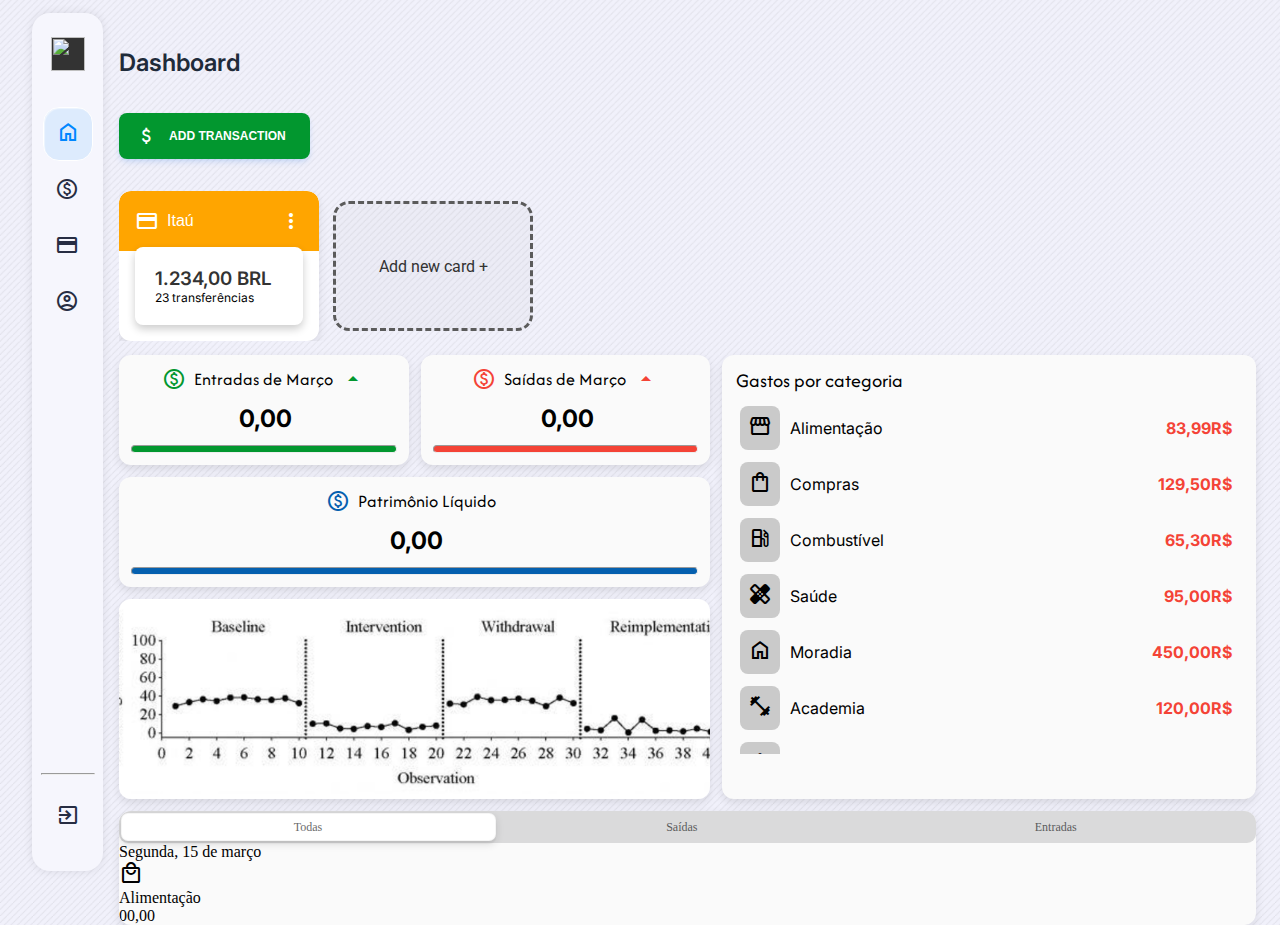
==== commit 51d25bee: "feat: Added style to the category expenses and included some expenses examples just 4 fun" ====
--- a/index.html
+++ b/index.html
@@ -114,21 +114,127 @@
             </div>
 
                     
-            <div id="dash-category-expenses-div" class="grid">
-                
-                <h5 id="category-expenses-title">Gastos por categoria</h5>
-                
-                <ul id="category-frame-list">
-                    
-                    <!-- EXAMPLE CARD -->
-                    <div id="category-card-1">
-                        <div id="category-minibox">
-                            <i><span class="material-symbols-outlined">local_mall</span></i>
-                        </div>
-                        <p>Alimentação</p>
-                        <p>00,00</p>
-                    </div>
-                    <!-- EXAMPLE CARD -->
+            <div class="category-expenses-div" class="grid">
+                
+                <h5>Gastos por categoria</h5>
+                
+                <ul class="category-frame-list">
+                    
+                    <!-- EXAMPLE CARD -->
+                    <div class="category-card expense">
+                        <div class="category-minibox">
+                            <i><span class="material-symbols-outlined">storefront</span></i>
+                            <p class="expense-type">Alimentação</p>
+                        </div>
+                        <p class="expense-value">83,99R$</p>
+                    </div>
+                    <!-- EXAMPLE CARD -->
+                     <!-- EXAMPLE CARD 1 -->
+                    <div class="category-card expense">
+                        <div class="category-minibox">
+                            <i><span class="material-symbols-outlined">shopping_bag</span></i>
+                            <p class="expense-type">Compras</p>
+                        </div>
+                        <p class="expense-value">129,50R$</p>
+                    </div>
+
+                    <!-- EXAMPLE CARD 2 -->
+                    <div class="category-card expense">
+                        <div class="category-minibox">
+                            <i><span class="material-symbols-outlined">local_gas_station</span></i>
+                            <p class="expense-type">Combustível</p>
+                        </div>
+                        <p class="expense-value">65,30R$</p>
+                    </div>
+
+                    <!-- EXAMPLE CARD 3 -->
+                    <div class="category-card expense">
+                        <div class="category-minibox">
+                            <i><span class="material-symbols-outlined">healing</span></i>
+                            <p class="expense-type">Saúde</p>
+                        </div>
+                        <p class="expense-value">95,00R$</p>
+                    </div>
+                    <!-- EXAMPLE CARD 4 -->
+                    <div class="category-card expense">
+                        <div class="category-minibox">
+                            <i><span class="material-symbols-outlined">home</span></i>
+                            <p class="expense-type">Moradia</p>
+                        </div>
+                        <p class="expense-value">450,00R$</p>
+                    </div>
+
+                    <!-- EXAMPLE CARD 5 -->
+                    <div class="category-card expense">
+                        <div class="category-minibox">
+                            <i><span class="material-symbols-outlined">fitness_center</span></i>
+                            <p class="expense-type">Academia</p>
+                        </div>
+                        <p class="expense-value">120,00R$</p>
+                    </div>
+
+                    <!-- EXAMPLE CARD 6 -->
+                    <div class="category-card expense">
+                        <div class="category-minibox">
+                            <i><span class="material-symbols-outlined">school</span></i>
+                            <p class="expense-type">Educação</p>
+                        </div>
+                        <p class="expense-value">200,00R$</p>
+                    </div>
+
+                    <!-- EXAMPLE CARD 7 -->
+                    <div class="category-card expense">
+                        <div class="category-minibox">
+                            <i><span class="material-symbols-outlined">directions_car</span></i>
+                            <p class="expense-type">Transporte</p>
+                        </div>
+                        <p class="expense-value">75,00R$</p>
+                    </div>
+
+                    <!-- EXAMPLE CARD 8 -->
+                    <div class="category-card expense">
+                        <div class="category-minibox">
+                            <i><span class="material-symbols-outlined">videogame_asset</span></i>
+                            <p class="expense-type">Lazer</p>
+                        </div>
+                        <p class="expense-value">150,00R$</p>
+                    </div>
+
+                    <!-- EXAMPLE CARD 9 -->
+                    <div class="category-card expense">
+                        <div class="category-minibox">
+                            <i><span class="material-symbols-outlined">pets</span></i>
+                            <p class="expense-type">Pets</p>
+                        </div>
+                        <p class="expense-value">85,00R$</p>
+                    </div>
+
+                    <!-- EXAMPLE CARD 10 -->
+                    <div class="category-card expense">
+                        <div class="category-minibox">
+                            <i><span class="material-symbols-outlined">spa</span></i>
+                            <p class="expense-type">Auto-cuidado</p>
+                        </div>
+                        <p class="expense-value">60,00R$</p>
+                    </div>
+
+                    <!-- EXAMPLE CARD 11 -->
+                    <div class="category-card expense">
+                        <div class="category-minibox">
+                            <i><span class="material-symbols-outlined">event</span></i>
+                            <p class="expense-type">Eventos</p>
+                        </div>
+                        <p class="expense-value">300,00R$</p>
+                    </div>
+
+                    <!-- EXAMPLE CARD 12 -->
+                    <div class="category-card expense">
+                        <div class="category-minibox">
+                            <i><span class="material-symbols-outlined">medical_services</span></i>
+                            <p class="expense-type">Medicamentos</p>
+                        </div>
+                        <p class="expense-value">40,00R$</p>
+                    </div>
                     
                 </ul>
                 
--- a/assets/styles/styles.css
+++ b/assets/styles/styles.css
@@ -1,13 +1,16 @@
 :root {
   --primary-text-color: #1F2B3A;
 
-  --white-element-background: #F6F6FD;
+  --grey: #F6F6FD;
   --green: #02972F;
   --red: #F44336;
   --blue: #0560af;
-
-  --title-font: "Inter", sans-serif;
+  --coffee: #333;
+  --white: #FAFAFA;
+
+  --inter-font: "Inter", sans-serif;
   --roboto-font: "Roboto", sans-serif;
+  --afacad-font: "Afacad", sans-serif;
   
 }
 
@@ -47,7 +50,7 @@
   padding: 24px 0;
   margin: 1% 16px 1% 32px;
   
-  background-color: var(--white-element-background);
+  background-color: var(--grey);
   
   border-radius: 18px;
   box-shadow: 0 0 10px rgba(0, 0, 0, 0.1);
@@ -62,7 +65,7 @@
 #nav-frame img  {
   width: 34px;
   height: 34px;
-  background-color: #333;
+  background-color: var(--coffee);
   margin-bottom: 32px;
 }
 
@@ -121,7 +124,7 @@
 #page-title {
   margin-bottom: 36px;
   color: var(--primary-text-color);
-  font-family: var(--title-font);
+  font-family: var(--inter-font);
   font-weight: 600;
   text-align: left;
 }
@@ -138,7 +141,7 @@
   border-radius: 0.5rem;
   background-color: var(--green);
   
-  color: #ffffff;
+  color: white;
   font-size: 0.75rem;
   line-height: 1rem;
   font-weight: 700;
@@ -219,7 +222,7 @@
 }
 
 #dash-add-new-card p {
-  color: rgb(91, 91, 91);
+  color: var(--coffee);
   font-family: var(--roboto-font);
   font-weight: 400;
   transition: color 0.3s ease-in-out;
@@ -233,7 +236,7 @@
 }
 
 #dash-add-new-card:hover p {
-  color: black;
+  color: var(--coffee);
 }
 
 
@@ -308,13 +311,13 @@
 .card-balance {
   font-family: 'Inter', sans-serif;
   font-weight: 600;
-  color: #333;
+  color: var(--coffee);
 }
 
 .card-transferences {
   font-family: 'Inter', sans-serif;
   font-size: 12px;
-  color: #333333af;
+  color: var(--coffee) transparent;
 }
 
 
@@ -333,7 +336,6 @@
   flex-direction: column;
   flex-wrap: wrap;
   gap: 12px;
-  min-width: 390px;
 }
 
 .grid {
@@ -351,18 +353,18 @@
   display: flex;
   flex-direction: column;
   align-items: center;
-  
+
+  background-color: var(--white);
   width: fit-content;
   width: 100%;
   padding: 12px;
   
-  background-color: white;
   border-radius: 12px;
   box-shadow: 0px 4px 10px rgba(0, 0, 0, 0.1);
 }
 
 .balance-div > span {
-  font-family: 'Afacad', sans-serif;
+  font-family: var(--afacad-font);
   display: flex;
   flex-direction: row;
   justify-content: start;
@@ -378,7 +380,7 @@
 }
 
 .balance-div > p {
-  font-family: 'inter', sans-serif;
+  font-family: var(--inter-font);
   font-size: 24px;
   font-weight: bold;
   margin: 8px 0 12px 4px;
@@ -430,18 +432,77 @@
 }
 
 
-
-
-#dash-category-expenses-div {
-  min-width: 400px;
-  background-color: white;
-  width: calc(100% - 440px - 820px);
-
+.category-expenses-div {
+  flex-grow: 1;
+  min-width: 480px;
+  background-color: var(--white);
+
+  padding: 12px 12px 12px 14px;
 
   border-radius: 12px;
   box-shadow: 0px 4px 10px rgba(0, 0, 0, 0.1);
-  overflow: hidden; 
-}
+}
+
+.category-expenses-div > h5 {
+  font-family: var(--afacad-font);
+  font-size: 20px;
+  font-weight: 400;
+  margin: 0 0 12px 0;
+}
+
+.category-frame-list {
+  display: flex;
+  flex-direction: column;
+  gap: 12px;
+  overflow-y: scroll;
+  overflow-x: hidden;
+  max-height: 348px;
+
+  scrollbar-width: thin;
+  scrollbar-color: #bbb transparent;
+}
+
+.category-card {
+  display: flex;
+  flex-direction: row;
+  justify-content: space-between;
+  align-items: center;
+}
+
+.category-minibox {
+  display: flex;
+  flex-direction: row;
+  align-items: center;
+  gap: 10px;
+  font-family: var(--inter-font);
+  font-size: 16px;
+  font-weight: 400;
+  color: var(--black);
+  margin: 0 0 0 4px;
+}
+
+.expense-type {
+  font-family: var(--inter-font);
+  font-size: 16px;
+  margin: 0 12px 0 0;
+}
+
+.category-minibox i {
+  background-color: rgba(128, 128, 128, 0.397);
+  padding: 8px;
+  border-radius: 8px;
+}
+
+.expense-value {
+  font-family: var(--inter-font);
+  color: var(--red);
+  font-weight: bold;
+  font-size: 16px;
+  margin-right: 12px;
+}
+
+
+
 
 #dash-transactions-div {
   width: auto;
@@ -449,7 +510,7 @@
   border-radius: 12px;
   box-shadow: 0px 4px 10px rgba(0, 0, 0, 0.1);
   overflow: hidden; 
-  background: white;
+  background-color: var(--white);
 }
 
 
@@ -538,5 +599,5 @@
 }
 
 .tab--3:checked ~ .indicator {
-  left: calc(33% * 2 + 2px);
+  left: calc(33% * 2 + 5px);
 }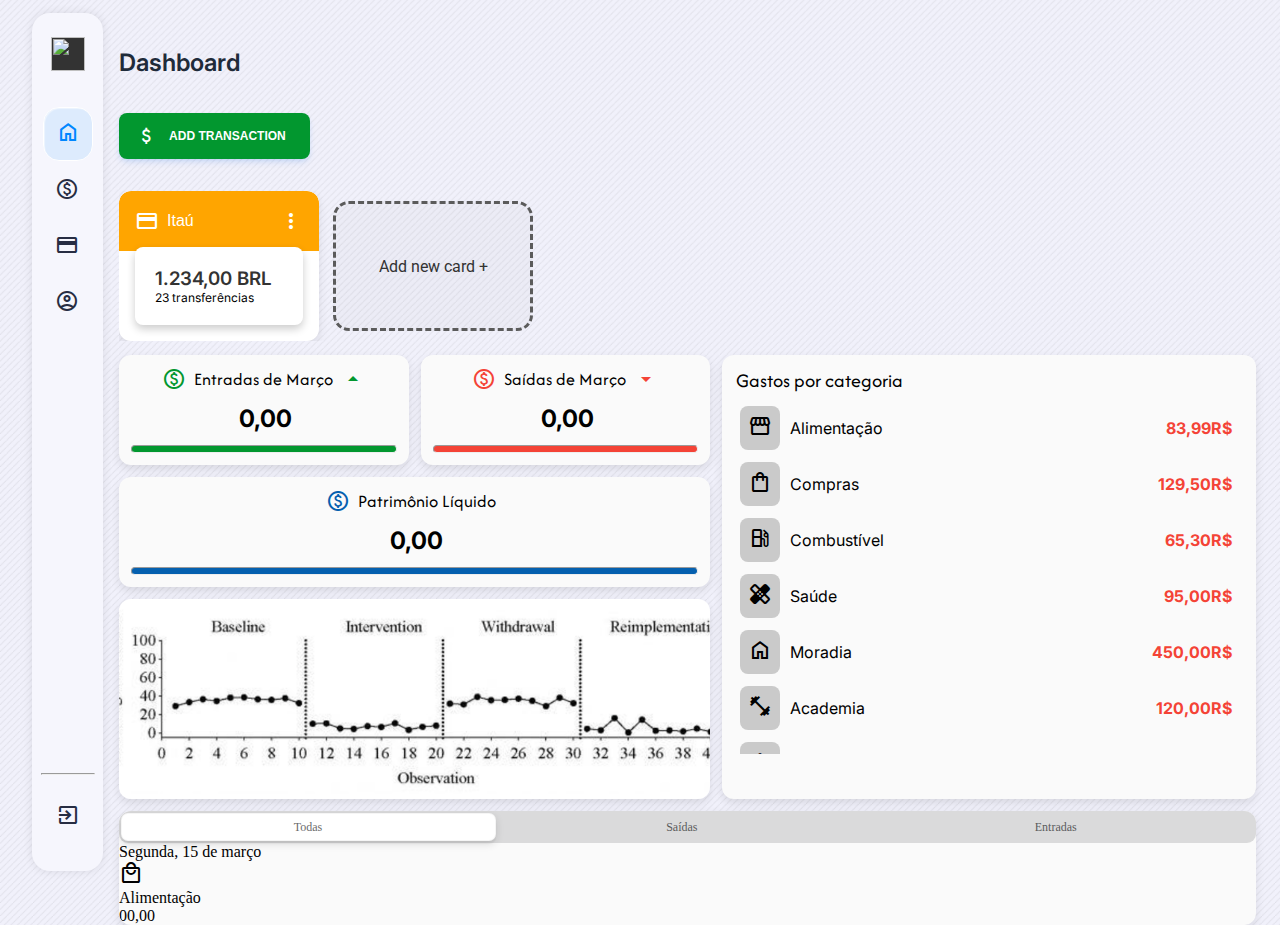
==== commit 9b664dbc: "fix: Switching the arrow up simbol in total expenses counter to a arrow down" ====
--- a/index.html
+++ b/index.html
@@ -92,7 +92,7 @@
                         <span id="expenses-span">
                             <i class="expenses"><span class="material-symbols-outlined">paid</span></i>
                             <label>Saídas de Março</label>
-                            <i class="expenses"><span class="material-symbols-outlined">arrow_drop_up</span></i>
+                            <i class="expenses"><span class="material-symbols-outlined">arrow_drop_down</span></i>
                         </span>
                         <p class="expenses-data">0,00</p>
                         <hr class="expenses-range">
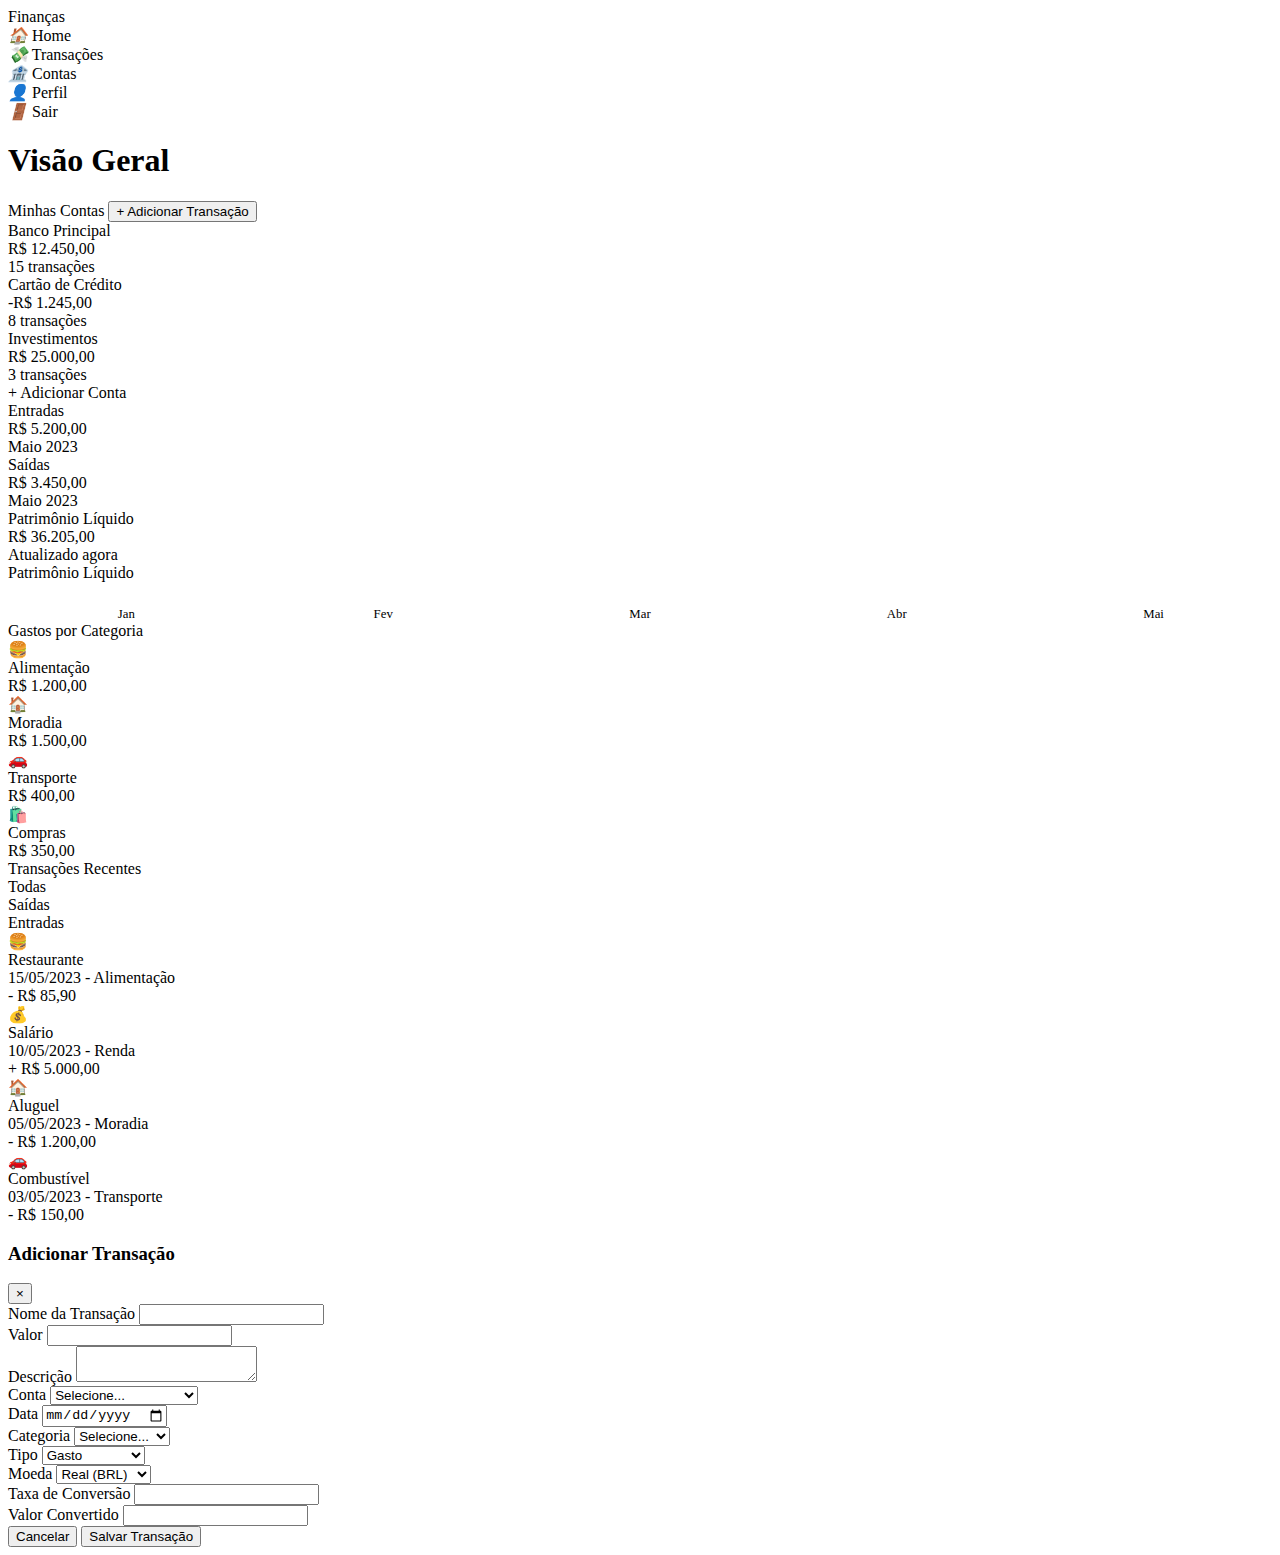
==== commit 7b19821f: "refactor: Mudanças na estrutura do index.html, alerações em classes e ids" ====
--- a/index.html
+++ b/index.html
@@ -1,284 +1,292 @@
-<!DOCTYPE html>
-<html lang="en">
+
+<!DOCTYPE html> 
+<html lang="pt-BR">
 <head>
     <meta charset="UTF-8">
     <meta name="viewport" content="width=device-width, initial-scale=1.0">
-    
+    <title>Money Aware - Finanças Pessoais</title>
+
     <!-- LINKS -->
-    <link rel="stylesheet" href="./assets/styles/styles.css">
-    <link href="https://fonts.googleapis.com/css2?family=Material+Symbols+Outlined" rel="stylesheet" />
-    <link rel="preconnect" href="https://fonts.googleapis.com">
-    <link rel="preconnect" href="https://fonts.gstatic.com" crossorigin>
-    <link href="https://fonts.googleapis.com/css2?family=Afacad:ital,wght@0,400..700;1,400..700&family=Inter:ital,opsz,wght@0,14..32,100..900;1,14..32,100..900&family=Roboto:ital,wght@0,100..900;1,100..900&display=swap" rel="stylesheet">
-
-    <base href="https://matheus-allvz.github.io/MoneyAware/">
-
-    <title>Money Aware - Test Place</title>
+    <link rel="stylesheet" href="./assets/styles/style.css">
 </head>
 <body>
-
-
-    <nav id="navbar">
-        <div id="nav-frame">
-            <img src="" alt="" id="nav-logo">
-            <ul>
-                <li class="nav-selected"><a href="#"><span class="material-symbols-outlined">home</span></a></li>
-                <li><a href="#"><span class="material-symbols-outlined">paid</span></a></li>
-                <li><a href="#"><span class="material-symbols-outlined">credit_card</span></a></li>
-                <li><a href="#"><span class="material-symbols-outlined">account_circle</span></a></li>
-            </ul>
-        </div>
-        
-        <div id="nav-fotter">
-            <hr>
-            <ul>
-                <li><a href="#"><span class="material-symbols-outlined">exit_to_app</span></a></li>
-            </ul>
+    <!-- Navbar -->
+    <nav class="navbar">
+        <div class="navbar-brand">Finanças</div>
+        <div class="nav-item active">
+            <i>🏠</i>
+            <span>Home</span>
+        </div>
+        <div class="nav-item">
+            <i>💸</i>
+            <span>Transações</span>
+        </div>
+        <div class="nav-item">
+            <i>🏦</i>
+            <span>Contas</span>
+        </div>
+        <div class="nav-item">
+            <i>👤</i>
+            <span>Perfil</span>
+        </div>
+        <div class="nav-footer">
+            <div class="nav-item logout">
+                <i>🚪</i>
+                <span>Sair</span>
+            </div>
         </div>
     </nav>
 
-
-    <section id="page-content">
-
-        <h2 id="page-title">Dashboard</h2>
-
-        <button id="dash-add-transaction-button" aria-label="Adicionar nova transação">
-            <span class="material-symbols-outlined">attach_money</span>
-            ADD TRANSACTION
-        </button>
-        
-
-        <div id="dash-acconts-div">
-            
-            <!-- EXAMPLE CARD -->
-            <div class="card">
-                <div class="card-painted-section">
-                    <span class="material-symbols-outlined">credit_card</span>
-                    <span class="card-name">Itaú</span>
-                    <button class="menu-button">
-                        <span class="material-symbols-outlined">more_vert</span>
-                    </button>
-                </div>
-                <div class="card-elements">
-                    <h3 class="card-balance">1.234,00 BRL</h3>
-                    <p class="card-transferences">23 transferências</p>
-                </div>
-            </div>
-            <!-- EXAMPLE CARD -->
-
-
-            <div id="dash-add-new-card">
-                <p>Add new card +</p>
-            </div>
-
-        </div>
-
-        <div id="dash-main-container">
-            
-            <div id="dash-left-container" class="grid">
-                <div id="dash-incomes-expenses-div">
-                
-                    <div id="dash-incomes-div" class="balance-div">
-                        <span id="incomes-span">
-                            <i class="incomes"><span class="material-symbols-outlined">paid</span></i>
-                            <label>Entradas de Março</label>
-                            <i class="incomes"><span class="material-symbols-outlined">arrow_drop_up</span></i>
-                        </span>
-                        <p class="incomes-data">0,00</p>
-                        <hr class="incomes-range">
-                    </div>
-                
-                    <div id="dash-expenses-div" class="balance-div">
-                        <span id="expenses-span">
-                            <i class="expenses"><span class="material-symbols-outlined">paid</span></i>
-                            <label>Saídas de Março</label>
-                            <i class="expenses"><span class="material-symbols-outlined">arrow_drop_down</span></i>
-                        </span>
-                        <p class="expenses-data">0,00</p>
-                        <hr class="expenses-range">
-                    </div>
-                    
-                </div>
-
-                <div id="dash-net-worth-div" class="balance-div">
-                    <span id="net-worth-span">
-                        <i class="net-worth"><span class="material-symbols-outlined">paid</span></i>
-                        <label>Patrimônio Líquido</label>
-                    </span>
-                    <p class="net-worth-data">0,00</p>
-                    <hr class="net-worth-range">
-                </div>
-                
-                
-                <div id="dash-graph-div"></div> 
-            </div>
-
-                    
-            <div class="category-expenses-div" class="grid">
-                
-                <h5>Gastos por categoria</h5>
-                
-                <ul class="category-frame-list">
-                    
-                    <!-- EXAMPLE CARD -->
-                    <div class="category-card expense">
-                        <div class="category-minibox">
-                            <i><span class="material-symbols-outlined">storefront</span></i>
-                            <p class="expense-type">Alimentação</p>
+    <!-- Main Content -->
+    <div class="main-content">
+        <h1 class="page-title">Visão Geral</h1>
+        
+        <!-- Accounts Cards -->
+        <div class="card">
+            <div class="card-title">
+                <span>Minhas Contas</span>
+                <button class="btn btn-primary" id="addTransactionBtn">+ Adicionar Transação</button>
+            </div>
+            <div class="accounts-container">
+                <div class="account-card">
+                    <div class="account-card-name">Banco Principal</div>
+                    <div class="account-card-balance">R$ 12.450,00</div>
+                    <div class="account-card-transactions">15 transações</div>
+                </div>
+                <div class="account-card">
+                    <div class="account-card-name">Cartão de Crédito</div>
+                    <div class="account-card-balance">-R$ 1.245,00</div>
+                    <div class="account-card-transactions">8 transações</div>
+                </div>
+                <div class="account-card">
+                    <div class="account-card-name">Investimentos</div>
+                    <div class="account-card-balance">R$ 25.000,00</div>
+                    <div class="account-card-transactions">3 transações</div>
+                </div>
+                <div class="add-account-card">
+                    + Adicionar Conta
+                </div>
+            </div>
+        </div>
+        
+        <!-- Summary Cards -->
+        <div class="summary-container">
+            <div class="summary-card income">
+                <div class="summary-card-title">Entradas</div>
+                <div class="summary-card-value">R$ 5.200,00</div>
+                <div class="summary-card-period">Maio 2023</div>
+            </div>
+            <div class="summary-card expense">
+                <div class="summary-card-title">Saídas</div>
+                <div class="summary-card-value">R$ 3.450,00</div>
+                <div class="summary-card-period">Maio 2023</div>
+            </div>
+            <div class="summary-card balance">
+                <div class="summary-card-title">Patrimônio Líquido</div>
+                <div class="summary-card-value">R$ 36.205,00</div>
+                <div class="summary-card-period">Atualizado agora</div>
+            </div>
+        </div>
+        
+        <!-- Chart -->
+        <div class="card">
+            <div class="card-title">Patrimônio Líquido</div>
+            <div class="chart-container" id="balanceChart">
+                <!-- Chart will be rendered here -->
+                <div style="display: flex; align-items: flex-end; height: 100%; gap: 20px; padding-top: 20px;">
+                    <div style="flex: 1; display: flex; flex-direction: column; align-items: center;">
+                        <div style="background-color: #17a2b8; width: 30px; height: 20%; border-radius: 5px 5px 0 0;"></div>
+                        <div style="font-size: 0.8rem; margin-top: 5px;">Jan</div>
+                    </div>
+                    <div style="flex: 1; display: flex; flex-direction: column; align-items: center;">
+                        <div style="background-color: #17a2b8; width: 30px; height: 35%; border-radius: 5px 5px 0 0;"></div>
+                        <div style="font-size: 0.8rem; margin-top: 5px;">Fev</div>
+                    </div>
+                    <div style="flex: 1; display: flex; flex-direction: column; align-items: center;">
+                        <div style="background-color: #17a2b8; width: 30px; height: 50%; border-radius: 5px 5px 0 0;"></div>
+                        <div style="font-size: 0.8rem; margin-top: 5px;">Mar</div>
+                    </div>
+                    <div style="flex: 1; display: flex; flex-direction: column; align-items: center;">
+                        <div style="background-color: #17a2b8; width: 30px; height: 70%; border-radius: 5px 5px 0 0;"></div>
+                        <div style="font-size: 0.8rem; margin-top: 5px;">Abr</div>
+                    </div>
+                    <div style="flex: 1; display: flex; flex-direction: column; align-items: center;">
+                        <div style="background-color: #17a2b8; width: 30px; height: 100%; border-radius: 5px 5px 0 0;"></div>
+                        <div style="font-size: 0.8rem; margin-top: 5px;">Mai</div>
+                    </div>
+                </div>
+            </div>
+        </div>
+        
+        <!-- Categories -->
+        <div class="card">
+            <div class="card-title">Gastos por Categoria</div>
+            <div class="categories-container">
+                <div class="category-card">
+                    <div class="category-emoji">🍔</div>
+                    <div class="category-info">
+                        <div class="category-name">Alimentação</div>
+                        <div class="category-amount">R$ 1.200,00</div>
+                    </div>
+                </div>
+                <div class="category-card">
+                    <div class="category-emoji">🏠</div>
+                    <div class="category-info">
+                        <div class="category-name">Moradia</div>
+                        <div class="category-amount">R$ 1.500,00</div>
+                    </div>
+                </div>
+                <div class="category-card">
+                    <div class="category-emoji">🚗</div>
+                    <div class="category-info">
+                        <div class="category-name">Transporte</div>
+                        <div class="category-amount">R$ 400,00</div>
+                    </div>
+                </div>
+                <div class="category-card">
+                    <div class="category-emoji">🛍️</div>
+                    <div class="category-info">
+                        <div class="category-name">Compras</div>
+                        <div class="category-amount">R$ 350,00</div>
+                    </div>
+                </div>
+            </div>
+        </div>
+        
+        <!-- Transactions -->
+        <div class="card">
+            <div class="card-title">Transações Recentes</div>
+            <div class="transactions-tabs">
+                <div class="tab active">Todas</div>
+                <div class="tab">Saídas</div>
+                <div class="tab">Entradas</div>
+            </div>
+            <div>
+                <div class="transaction-item">
+                    <div class="transaction-emoji">🍔</div>
+                    <div class="transaction-info">
+                        <div class="transaction-name">Restaurante</div>
+                        <div class="transaction-date">15/05/2023 - Alimentação</div>
+                    </div>
+                    <div class="transaction-amount transaction-expense">- R$ 85,90</div>
+                </div>
+                <div class="transaction-item">
+                    <div class="transaction-emoji">💰</div>
+                    <div class="transaction-info">
+                        <div class="transaction-name">Salário</div>
+                        <div class="transaction-date">10/05/2023 - Renda</div>
+                    </div>
+                    <div class="transaction-amount transaction-income">+ R$ 5.000,00</div>
+                </div>
+                <div class="transaction-item">
+                    <div class="transaction-emoji">🏠</div>
+                    <div class="transaction-info">
+                        <div class="transaction-name">Aluguel</div>
+                        <div class="transaction-date">05/05/2023 - Moradia</div>
+                    </div>
+                    <div class="transaction-amount transaction-expense">- R$ 1.200,00</div>
+                </div>
+                <div class="transaction-item">
+                    <div class="transaction-emoji">🚗</div>
+                    <div class="transaction-info">
+                        <div class="transaction-name">Combustível</div>
+                        <div class="transaction-date">03/05/2023 - Transporte</div>
+                    </div>
+                    <div class="transaction-amount transaction-expense">- R$ 150,00</div>
+                </div>
+            </div>
+        </div>
+    </div>
+    
+    <!-- Add Transaction Modal -->
+    <div class="modal" id="transactionModal">
+        <div class="modal-content">
+            <div class="modal-header">
+                <h3 class="modal-title">Adicionar Transação</h3>
+                <button class="close-btn" id="closeModal">&times;</button>
+            </div>
+            <form id="transactionForm">
+                <div class="form-group">
+                    <label class="form-label" for="transactionName">Nome da Transação</label>
+                    <input type="text" class="form-control" id="transactionName" required>
+                </div>
+                <div class="form-group">
+                    <label class="form-label" for="transactionValue">Valor</label>
+                    <input type="number" class="form-control" id="transactionValue" step="0.01" required>
+                </div>
+                <div class="form-group">
+                    <label class="form-label" for="transactionDescription">Descrição</label>
+                    <textarea class="form-control" id="transactionDescription" rows="2"></textarea>
+                </div>
+                <div class="form-group">
+                    <label class="form-label" for="transactionAccount">Conta</label>
+                    <select class="form-control" id="transactionAccount" required>
+                        <option value="">Selecione...</option>
+                            <option value="Conta 1">Conta 1 -> 12.450,00</option>
+                            <option value="Conta 2">Conta 2 -> -1.245,00</option>
+                            <option value="Conta 3">Conta 3 -> 25.000,00</option>
+                    </select>
+                </div>
+                <div class="form-row">
+                    <div class="form-group">
+                        <label class="form-label" for="transactionDate">Data</label>
+                        <input type="date" class="form-control" id="transactionDate" required>
+                    </div>
+                    <div class="form-group">
+                        <label class="form-label" for="transactionCategory">Categoria</label>
+                        <select class="form-control" id="transactionCategory" required>
+                            <option value="">Selecione...</option>
+                            <option value="food">Alimentação</option>
+                            <option value="housing">Moradia</option>
+                            <option value="transport">Transporte</option>
+                            <option value="shopping">Compras</option>
+                            <option value="entertainment">Lazer</option>
+                            <option value="health">Saúde</option>
+                            <option value="education">Educação</option>
+                            <option value="income">Renda</option>
+                            <option value="other">Outro</option>
+                        </select>
+                    </div>
+                </div>
+                <div class="form-row">
+                    <div class="form-group">
+                        <label class="form-label" for="transactionType">Tipo</label>
+                        <select class="form-control" id="transactionType" required>
+                            <option value="expense">Gasto</option>
+                            <option value="income">Entrada</option>
+                            <option value="transfer">Transferência</option>
+                        </select>
+                    </div>
+                    <div class="form-group">
+                        <label class="form-label" for="transactionCurrency">Moeda</label>
+                        <select class="form-control" id="transactionCurrency">
+                            <option value="BRL">Real (BRL)</option>
+                            <option value="USD">Dólar (USD)</option>
+                            <option value="EUR">Euro (EUR)</option>
+                            <option value="GBP">Libra (GBP)</option>
+                        </select>
+                    </div>
+                </div>
+                <div class="currency-fields" id="currencyFields">
+                    <div class="form-row">
+                        <div class="form-group">
+                            <label class="form-label" for="exchangeRate">Taxa de Conversão</label>
+                            <input type="number" class="form-control" id="exchangeRate" step="0.0001">
                         </div>
-                        <p class="expense-value">83,99R$</p>
-                    </div>
-                    <!-- EXAMPLE CARD -->
-                     <!-- EXAMPLE CARD 1 -->
-                    <div class="category-card expense">
-                        <div class="category-minibox">
-                            <i><span class="material-symbols-outlined">shopping_bag</span></i>
-                            <p class="expense-type">Compras</p>
+                        <div class="form-group">
+                            <label class="form-label" for="convertedValue">Valor Convertido</label>
+                            <input type="number" class="form-control" id="convertedValue" step="0.01" readonly>
                         </div>
-                        <p class="expense-value">129,50R$</p>
-                    </div>
-
-                    <!-- EXAMPLE CARD 2 -->
-                    <div class="category-card expense">
-                        <div class="category-minibox">
-                            <i><span class="material-symbols-outlined">local_gas_station</span></i>
-                            <p class="expense-type">Combustível</p>
-                        </div>
-                        <p class="expense-value">65,30R$</p>
-                    </div>
-
-                    <!-- EXAMPLE CARD 3 -->
-                    <div class="category-card expense">
-                        <div class="category-minibox">
-                            <i><span class="material-symbols-outlined">healing</span></i>
-                            <p class="expense-type">Saúde</p>
-                        </div>
-                        <p class="expense-value">95,00R$</p>
-                    </div>
-                    <!-- EXAMPLE CARD 4 -->
-                    <div class="category-card expense">
-                        <div class="category-minibox">
-                            <i><span class="material-symbols-outlined">home</span></i>
-                            <p class="expense-type">Moradia</p>
-                        </div>
-                        <p class="expense-value">450,00R$</p>
-                    </div>
-
-                    <!-- EXAMPLE CARD 5 -->
-                    <div class="category-card expense">
-                        <div class="category-minibox">
-                            <i><span class="material-symbols-outlined">fitness_center</span></i>
-                            <p class="expense-type">Academia</p>
-                        </div>
-                        <p class="expense-value">120,00R$</p>
-                    </div>
-
-                    <!-- EXAMPLE CARD 6 -->
-                    <div class="category-card expense">
-                        <div class="category-minibox">
-                            <i><span class="material-symbols-outlined">school</span></i>
-                            <p class="expense-type">Educação</p>
-                        </div>
-                        <p class="expense-value">200,00R$</p>
-                    </div>
-
-                    <!-- EXAMPLE CARD 7 -->
-                    <div class="category-card expense">
-                        <div class="category-minibox">
-                            <i><span class="material-symbols-outlined">directions_car</span></i>
-                            <p class="expense-type">Transporte</p>
-                        </div>
-                        <p class="expense-value">75,00R$</p>
-                    </div>
-
-                    <!-- EXAMPLE CARD 8 -->
-                    <div class="category-card expense">
-                        <div class="category-minibox">
-                            <i><span class="material-symbols-outlined">videogame_asset</span></i>
-                            <p class="expense-type">Lazer</p>
-                        </div>
-                        <p class="expense-value">150,00R$</p>
-                    </div>
-
-                    <!-- EXAMPLE CARD 9 -->
-                    <div class="category-card expense">
-                        <div class="category-minibox">
-                            <i><span class="material-symbols-outlined">pets</span></i>
-                            <p class="expense-type">Pets</p>
-                        </div>
-                        <p class="expense-value">85,00R$</p>
-                    </div>
-
-                    <!-- EXAMPLE CARD 10 -->
-                    <div class="category-card expense">
-                        <div class="category-minibox">
-                            <i><span class="material-symbols-outlined">spa</span></i>
-                            <p class="expense-type">Auto-cuidado</p>
-                        </div>
-                        <p class="expense-value">60,00R$</p>
-                    </div>
-
-                    <!-- EXAMPLE CARD 11 -->
-                    <div class="category-card expense">
-                        <div class="category-minibox">
-                            <i><span class="material-symbols-outlined">event</span></i>
-                            <p class="expense-type">Eventos</p>
-                        </div>
-                        <p class="expense-value">300,00R$</p>
-                    </div>
-
-                    <!-- EXAMPLE CARD 12 -->
-                    <div class="category-card expense">
-                        <div class="category-minibox">
-                            <i><span class="material-symbols-outlined">medical_services</span></i>
-                            <p class="expense-type">Medicamentos</p>
-                        </div>
-                        <p class="expense-value">40,00R$</p>
-                    </div>
-                    
-                </ul>
-                
-            </div>    
-            
-            
-            <div id="dash-transactions-div" class="grid">
-                
-                <div class="tab-container">
-                    <input type="radio" name="tab" id="tab1" class="tab tab--1" />
-                    <label class="tab_label" for="tab1">Todas</label>
-                    
-                    <input type="radio" name="tab" id="tab2" class="tab tab--2" />
-                    <label class="tab_label" for="tab2">Saídas</label>
-                    
-                    <input type="radio" name="tab" id="tab3" class="tab tab--3" />
-                    <label class="tab_label" for="tab3">Entradas</label>
-                    
-                    <div class="indicator"></div>
-                </div>
-                
-                <section id="trasaction-tab">
-                    
-                    <!-- EXAMPLE CARD -->
-                    <span id="transaction-date">Segunda, 15 de março</span>
-                    <div class="transaction">
-                        <div id="trasaction-id" class="saida">
-                            <div id="category-minibox"><i>
-                                <span class="material-symbols-outlined">local_mall</span>
-                            </i></div>
-                            <p>Alimentação</p>
-                            <p>00,00</p>
-                        </div>
-                    </div>
-                    <!-- EXAMPLE CARD -->
-                    
-                </section>             
-                
-            </div>
-            
-        </div>
-    </section>
-        
-        
-    <script src="./assets/scripts/script.js"></script>
+                    </div>
+                </div>
+                <div class="modal-footer">
+                    <button type="button" class="btn btn-outline" id="cancelTransaction">Cancelar</button>
+                    <button type="submit" class="btn btn-primary">Salvar Transação</button>
+                </div>
+            </form>
+        </div>
+    </div>
+
+    <script src="script.js"></script>
 </body>
 </html>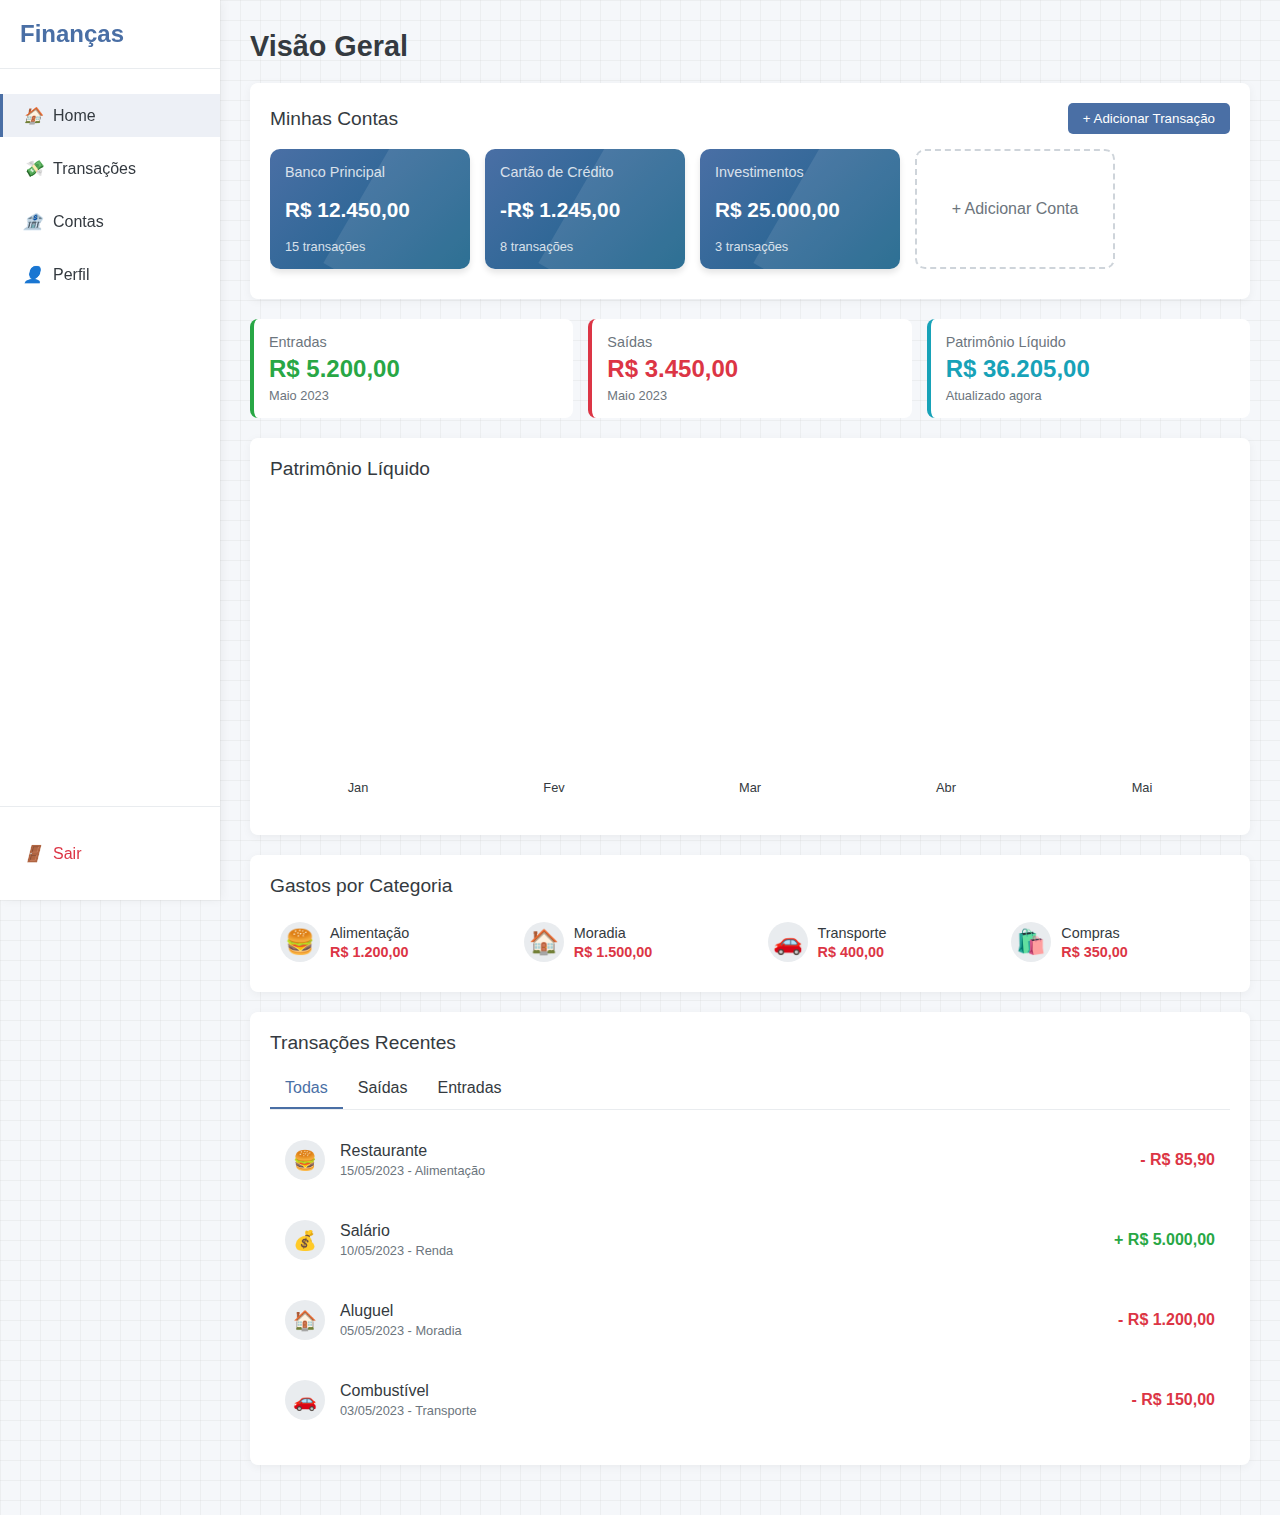
==== commit e95355e6: "fix: Corrigido o diretório de vinculação do .html com o .js" ====
--- a/index.html
+++ b/index.html
@@ -287,6 +287,6 @@
         </div>
     </div>
 
-    <script src="script.js"></script>
+    <script src="./assets/scripts/script.js"></script>
 </body>
 </html>--- a/assets/styles/style.css
+++ b/assets/styles/style.css
@@ -0,0 +1,708 @@
+:root {
+    --primary-color: #4a6fa5;
+    --secondary-color: #166088;
+    --success-color: #28a745;
+    --danger-color: #dc3545;
+    --info-color: #17a2b8;
+    --light-color: #f8f9fa;
+    --dark-color: #343a40;
+    --gray-light: #e9ecef;
+    --gray-medium: #ced4da;
+    --gray-dark: #6c757d;
+    --white: #ffffff;
+    --background: #f5f7fa;
+    --grid-lines: rgba(200, 200, 200, 0.2);
+}
+
+* {
+    margin: 0;
+    padding: 0;
+    box-sizing: border-box;
+    font-family: 'Segoe UI', sans-serif;
+}
+
+body {
+    background-color: var(--background);
+    background-image: 
+        linear-gradient(var(--grid-lines) 1px, transparent 1px),
+        linear-gradient(90deg, var(--grid-lines) 1px, transparent 1px);
+    background-size: 20px 20px;
+    display: flex;
+    min-height: 100vh;
+    color: var(--dark-color);
+}
+
+/* Navbar */
+.navbar {
+    width: 220px;
+    background-color: var(--white);
+    padding: 20px 0;
+    box-shadow: 2px 0 10px rgba(0, 0, 0, 0.05);
+    display: flex;
+    flex-direction: column;
+    height: 100vh;
+    position: fixed;
+}
+
+.navbar-brand {
+    padding: 0 20px 20px;
+    margin-bottom: 20px;
+    border-bottom: 1px solid var(--gray-light);
+    font-size: 1.5rem;
+    font-weight: bold;
+    color: var(--primary-color);
+}
+
+.nav-item {
+    padding: 12px 20px;
+    margin: 5px 0;
+    cursor: pointer;
+    display: flex;
+    align-items: center;
+    transition: all 0.3s;
+    border-left: 3px solid transparent;
+}
+
+.nav-item:hover {
+    background-color: var(--gray-light);
+    border-left: 3px solid var(--primary-color);
+}
+
+.nav-item.active {
+    background-color: rgba(74, 111, 165, 0.1);
+    border-left: 3px solid var(--primary-color);
+    font-weight: 500;
+}
+
+.nav-item i {
+    margin-right: 10px;
+    width: 20px;
+    text-align: center;
+}
+
+.nav-footer {
+    margin-top: auto;
+    padding-top: 20px;
+    border-top: 1px solid var(--gray-light);
+}
+
+.nav-item.logout {
+    color: var(--danger-color);
+}
+
+.nav-item.logout:hover {
+    background-color: rgba(220, 53, 69, 0.1);
+    border-left: 3px solid var(--danger-color);
+}
+
+/* Main Content */
+.main-content {
+    margin-left: 220px;
+    padding: 30px;
+    flex-grow: 1;
+}
+
+.page-title {
+    font-size: 1.8rem;
+    margin-bottom: 20px;
+    color: var(--dark-color);
+}
+
+/* Cards */
+.card {
+    background-color: var(--white);
+    border-radius: 8px;
+    box-shadow: 0 2px 10px rgba(0, 0, 0, 0.05);
+    padding: 20px;
+    margin-bottom: 20px;
+}
+
+.card-title {
+    font-size: 1.2rem;
+    margin-bottom: 15px;
+    color: var(--dark-color);
+    display: flex;
+    justify-content: space-between;
+    align-items: center;
+}
+
+.btn {
+    padding: 8px 15px;
+    border-radius: 5px;
+    border: none;
+    cursor: pointer;
+    font-weight: 500;
+    transition: all 0.3s;
+}
+
+.btn-primary {
+    background-color: var(--primary-color);
+    color: var(--white);
+}
+
+.btn-primary:hover {
+    background-color: var(--secondary-color);
+}
+
+.btn-outline {
+    background-color: transparent;
+    border: 1px solid var(--primary-color);
+    color: var(--primary-color);
+}
+
+.btn-outline:hover {
+    background-color: rgba(74, 111, 165, 0.1);
+}
+
+/* Accounts Cards */
+.accounts-container {
+    display: flex;
+    overflow-x: scroll;
+    gap: 15px;
+    padding-bottom: 10px;
+
+}
+
+
+.account-card {
+    min-width: 200px;
+    height: 120px;
+    background: linear-gradient(135deg, #4a6fa5, #166088);
+    border-radius: 10px;
+    padding: 15px;
+    color: white;
+    display: flex;
+    flex-direction: column;
+    justify-content: space-between;
+    box-shadow: 0 4px 6px rgba(0, 0, 0, 0.1);
+    position: relative;
+    overflow: hidden;
+}
+
+.account-card::before {
+    content: '';
+    position: absolute;
+    top: -50%;
+    right: -50%;
+    width: 100%;
+    height: 200%;
+    background: rgba(255, 255, 255, 0.1);
+    transform: rotate(30deg);
+}
+
+.account-card-name {
+    font-size: 0.9rem;
+    opacity: 0.8;
+}
+
+.account-card-balance {
+    font-size: 1.3rem;
+    font-weight: bold;
+}
+
+.account-card-transactions {
+    font-size: 0.8rem;
+    opacity: 0.8;
+}
+
+.add-account-card {
+    min-width: 200px;
+    height: 120px;
+    border: 2px dashed var(--gray-medium);
+    border-radius: 10px;
+    display: flex;
+    align-items: center;
+    justify-content: center;
+    color: var(--gray-dark);
+    cursor: pointer;
+    transition: all 0.3s;
+    background-color: transparent;
+}
+
+.add-account-card:hover {
+    border-color: var(--primary-color);
+    color: var(--primary-color);
+    background-color: rgba(74, 111, 165, 0.05);
+}
+
+/* Summary Cards */
+.summary-container {
+    display: grid;
+    grid-template-columns: repeat(auto-fit, minmax(250px, 1fr));
+    gap: 15px;
+    margin-bottom: 20px;
+}
+
+.summary-card {
+    padding: 15px;
+    border-radius: 8px;
+    background-color: var(--white);
+}
+
+.summary-card-title {
+    font-size: 0.9rem;
+    color: var(--gray-dark);
+    margin-bottom: 5px;
+}
+
+.summary-card-value {
+    font-size: 1.5rem;
+    font-weight: bold;
+}
+
+.summary-card-period {
+    font-size: 0.8rem;
+    color: var(--gray-dark);
+    margin-top: 5px;
+}
+
+.income {
+    border-left: 4px solid var(--success-color);
+}
+
+.income .summary-card-value {
+    color: var(--success-color);
+}
+
+.expense {
+    border-left: 4px solid var(--danger-color);
+}
+
+.expense .summary-card-value {
+    color: var(--danger-color);
+}
+
+.balance {
+    border-left: 4px solid var(--info-color);
+}
+
+.balance .summary-card-value {
+    color: var(--info-color);
+}
+
+/* Chart */
+.chart-container {
+    height: 300px;
+    width: 100%;
+    margin-bottom: 20px;
+}
+
+/* Categories */
+.categories-container {
+    display: grid;
+    grid-template-columns: repeat(auto-fill, minmax(200px, 1fr));
+    gap: 15px;
+}
+
+.category-card {
+    display: flex;
+    align-items: center;
+    padding: 10px;
+    border-radius: 8px;
+    background-color: var(--white);
+}
+
+.category-emoji {
+    font-size: 1.5rem;
+    margin-right: 10px;
+    width: 40px;
+    height: 40px;
+    display: flex;
+    align-items: center;
+    justify-content: center;
+    background-color: var(--gray-light);
+    border-radius: 50%;
+}
+
+.category-info {
+    flex-grow: 1;
+}
+
+.category-name {
+    font-size: 0.9rem;
+    margin-bottom: 3px;
+}
+
+.category-amount {
+    font-size: 0.9rem;
+    font-weight: bold;
+    color: var(--danger-color);
+}
+
+/* Transactions */
+.transactions-tabs {
+    display: flex;
+    border-bottom: 1px solid var(--gray-light);
+    margin-bottom: 15px;
+}
+
+.tab {
+    padding: 10px 15px;
+    cursor: pointer;
+    border-bottom: 2px solid transparent;
+    transition: all 0.3s;
+}
+
+.tab.active {
+    border-bottom: 2px solid var(--primary-color);
+    color: var(--primary-color);
+    font-weight: 500;
+}
+
+.tab:hover:not(.active) {
+    background-color: var(--gray-light);
+}
+
+.transaction-item {
+    display: flex;
+    align-items: center;
+    padding: 15px;
+    border-radius: 8px;
+    margin-bottom: 10px;
+    background-color: var(--white);
+    transition: all 0.3s;
+}
+
+.transaction-item:hover {
+    box-shadow: 0 2px 8px rgba(0, 0, 0, 0.1);
+}
+
+.transaction-emoji {
+    font-size: 1.2rem;
+    margin-right: 15px;
+    width: 40px;
+    height: 40px;
+    display: flex;
+    align-items: center;
+    justify-content: center;
+    background-color: var(--gray-light);
+    border-radius: 50%;
+}
+
+.transaction-info {
+    flex-grow: 1;
+}
+
+.transaction-name {
+    font-weight: 500;
+    margin-bottom: 3px;
+}
+
+.transaction-date {
+    font-size: 0.8rem;
+    color: var(--gray-dark);
+}
+
+.transaction-amount {
+    font-weight: bold;
+}
+
+.transaction-income {
+    color: var(--success-color);
+}
+
+.transaction-expense {
+    color: var(--danger-color);
+}
+
+/* Modal */
+.modal {
+    display: none;
+    position: fixed;
+    top: 0;
+    left: 0;
+    width: 100%;
+    height: 100%;
+    background-color: rgba(0, 0, 0, 0.5);
+    z-index: 1000;
+    justify-content: center;
+    align-items: center;
+}
+
+.modal-content {
+    background-color: var(--white);
+    border-radius: 8px;
+    width: 100%;
+    max-width: 500px;
+    padding: 25px;
+    box-shadow: 0 5px 15px rgba(0, 0, 0, 0.2);
+}
+
+.modal-header {
+    display: flex;
+    justify-content: space-between;
+    align-items: center;
+    margin-bottom: 20px;
+}
+
+.modal-title {
+    font-size: 1.3rem;
+    font-weight: 500;
+}
+
+.close-btn {
+    background: none;
+    border: none;
+    font-size: 1.5rem;
+    cursor: pointer;
+    color: var(--gray-dark);
+}
+
+.form-group {
+    margin-bottom: 15px;
+}
+
+.form-label {
+    display: block;
+    margin-bottom: 5px;
+    font-size: 0.9rem;
+    color: var(--gray-dark);
+}
+
+.form-control {
+    width: 100%;
+    padding: 10px;
+    border: 1px solid var(--gray-medium);
+    border-radius: 5px;
+    font-size: 1rem;
+}
+
+.form-control:focus {
+    outline: none;
+    border-color: var(--primary-color);
+}
+
+.form-row {
+    display: flex;
+    gap: 15px;
+}
+
+.form-row .form-group {
+    flex: 1;
+}
+
+.currency-fields {
+    display: none;
+    margin-top: 15px;
+    padding-top: 15px;
+    border-top: 1px solid var(--gray-light);
+}
+
+.modal-footer {
+    display: flex;
+    justify-content: flex-end;
+    gap: 10px;
+    margin-top: 20px;
+}
+
+/* Responsive */
+@media (max-width: 1174px) {
+    .navbar {
+        width: 70px;
+        overflow: hidden;
+    }
+    
+    .navbar-brand, .nav-item span {
+        display: none;
+    }
+    
+    .nav-item {
+        justify-content: center;
+        padding: 15px 0;
+    }
+    
+    .main-content {
+        margin-left: 70px;
+    }
+}
+
+@media (max-width: 1024px) {
+    body {
+        flex-direction: column;
+        padding-bottom: 70px; /* Espaço para a navbar inferior */
+    }
+
+    .navbar {
+        width: 100%;
+        height: 70px;
+        position: fixed;
+        bottom: 0;
+        left: 0;
+        top: auto;
+        flex-direction: row;
+        padding: 0;
+        box-shadow: 0 -2px 10px rgba(0, 0, 0, 0.1);
+        z-index: 1000;
+        overflow-x: auto;
+    }
+
+    .navbar-brand {
+        display: none;
+    }
+
+    .nav-footer {
+        display: none;
+    }
+
+    .nav-menu {
+        display: flex;
+        width: 100%;
+        height: 100%;
+    }
+
+    .nav-item {
+        flex: 1;
+        min-width: 70px;
+        padding: 8px 5px;
+        margin: 0;
+        border-left: none;
+        border-top: 3px solid transparent;
+        display: flex;
+        flex-direction: column;
+        align-items: center;
+        justify-content: center;
+    }
+
+    .nav-item i {
+        margin-right: 0;
+        margin-bottom: 3px;
+        font-size: 1.2rem;
+    }
+
+    .nav-item span {
+        display: block;
+        font-size: 0.7rem;
+    }
+
+    .nav-item.active {
+        border-left: none;
+        border-top: 3px solid var(--primary-color);
+        background-color: rgba(74, 111, 165, 0.1);
+    }
+
+    .nav-item:hover {
+        border-left: none;
+        border-top: 3px solid var(--primary-color);
+    }
+
+    .nav-item.logout:hover {
+        border-left: none;
+        border-top: 3px solid var(--danger-color);
+    }
+
+    .main-content {
+        margin-left: 0;
+        padding: 20px 15px;
+        width: 100%;
+    }
+
+    /* Ajustes para os cards de conta */
+    .accounts-container {
+        flex-wrap: wrap;
+        overflow-x: visible;
+    }
+
+    .account-card,
+    .add-account-card {
+        min-width: calc(50% - 8px);
+        height: 100px;
+    }
+
+    /* Ajustes para os cards de resumo */
+    .summary-container {
+        grid-template-columns: repeat(3, 1fr);
+    }
+
+    /* Ajustes para o gráfico */
+    .chart-container {
+        height: 250px;
+    }
+}
+
+/* Ajustes adicionais para telas menores que 768px */
+@media (max-width: 768px) {
+.summary-container {
+    grid-template-columns: 1fr;
+}
+
+.account-card,
+.add-account-card {
+    min-width: 100%;
+}
+
+.categories-container {
+    grid-template-columns: repeat(2, 1fr);
+}
+
+.account-card, .add-account-card {
+    min-width: 200px;
+    height: 90px;
+    border-radius: 10px;
+    padding: 15px;
+    margin-right: 15px;
+    flex-shrink: 0;
+}
+
+.accounts-container {
+    display: flex;
+    flex-direction: column;
+    flex-wrap: nowrap;
+    height: 320px;
+    overflow-y: auto;
+    overflow-x: hidden;
+    gap: 20px;
+    padding-right: 5px;
+    scroll-snap-type: y proximity;
+}
+
+.account-card, .add-account-card {
+    width: 100%;
+    min-width: 100%;
+    margin-right: 0;
+    scroll-snap-align: start;
+}
+
+/* Estilização da barra de scroll */
+.accounts-container::-webkit-scrollbar {
+    width: 6px;
+}
+
+.accounts-container::-webkit-scrollbar-track {
+    background: #f1f1f1;
+    border-radius: 3px;
+}
+
+.accounts-container::-webkit-scrollbar-thumb {
+    background: var(--primary-color);
+    border-radius: 3px;
+}
+}
+
+
+/* Ajustes para telas muito pequenas */
+@media (max-width: 480px) {
+    .navbar {
+        height: 60px;
+    }
+
+    .nav-item span {
+        font-size: 0.6rem;
+    }
+
+    .nav-item i {
+        font-size: 1rem;
+    }
+
+    .categories-container {
+        grid-template-columns: 1fr;
+    }
+}
+
+
+
+
+
+
+
+
+
